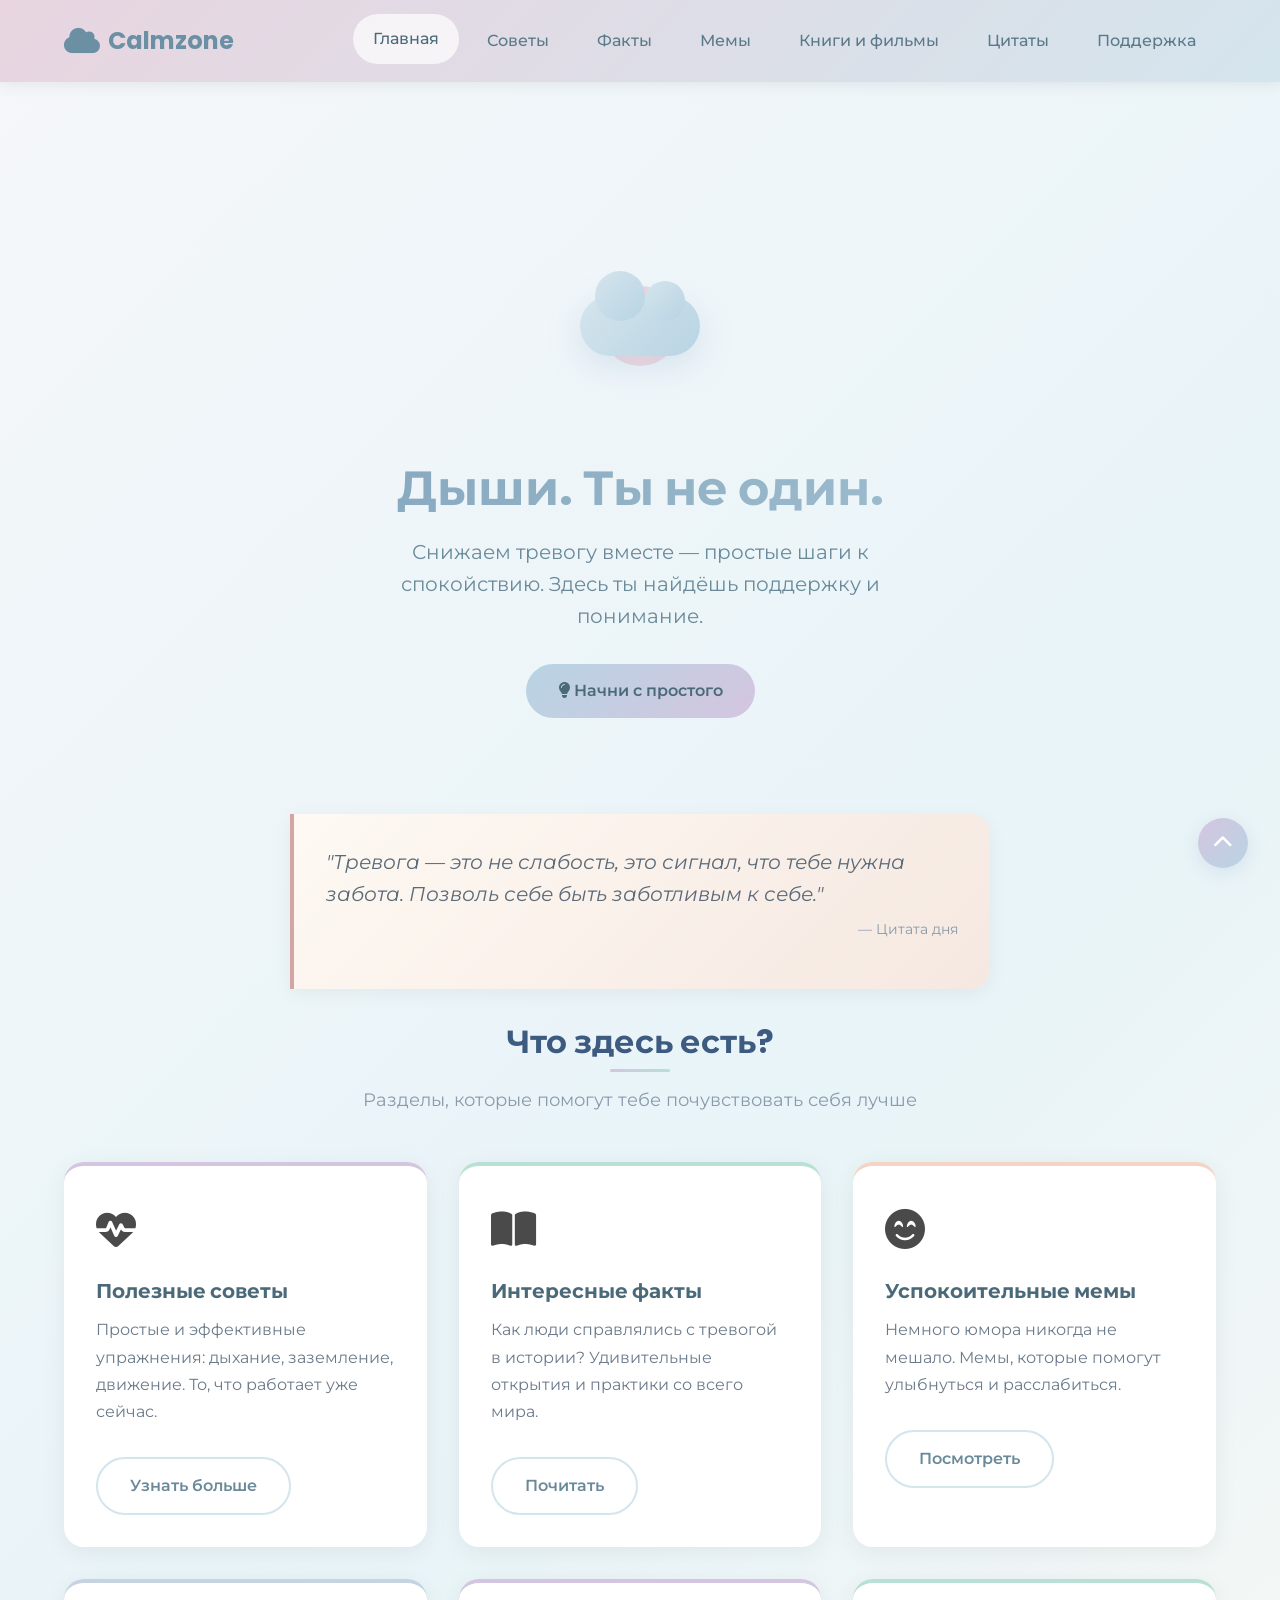
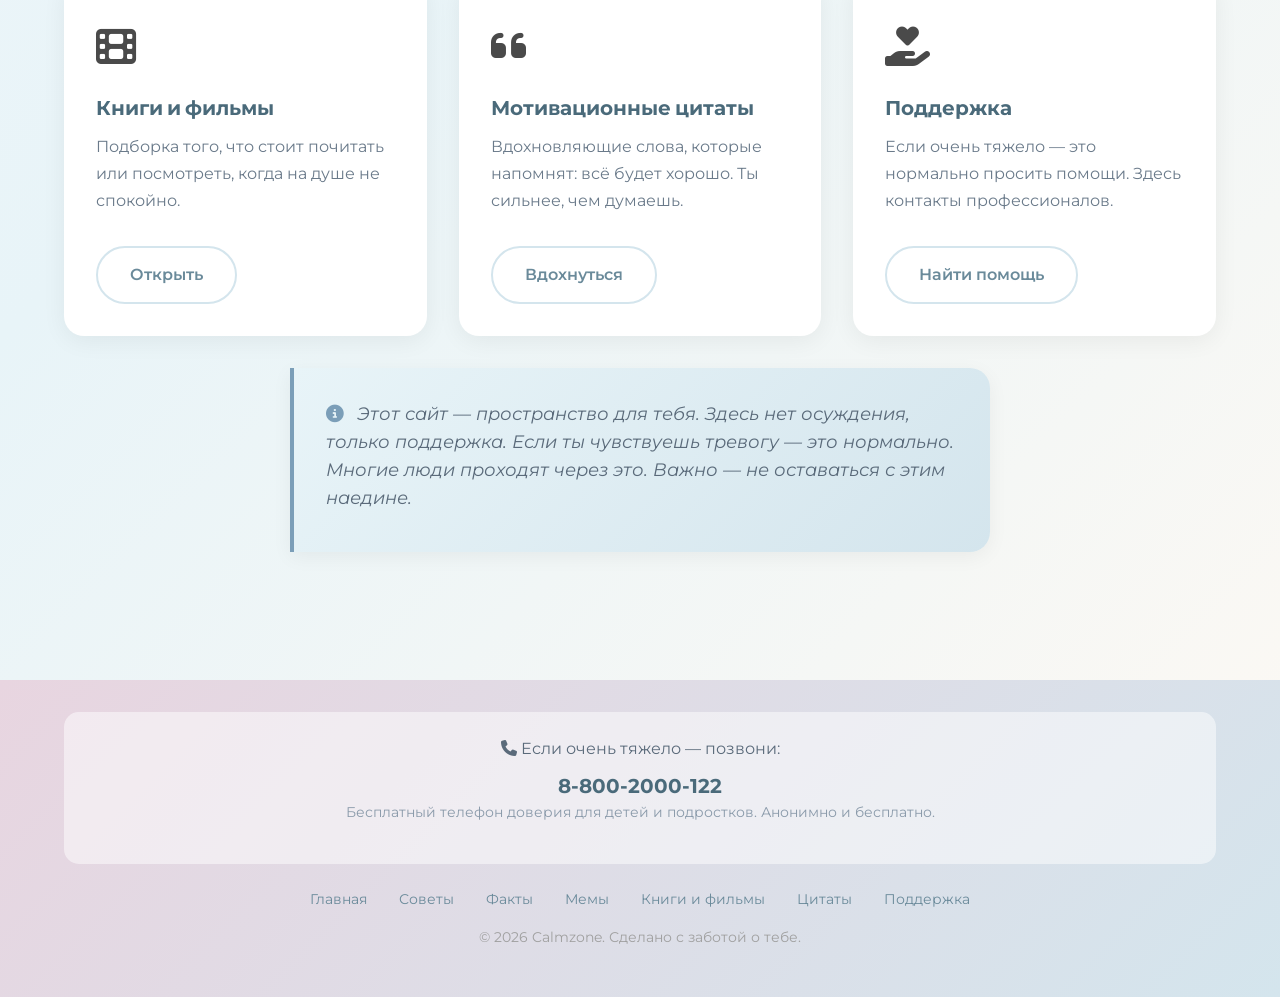
==== index.html @ a6fbfaf5 "first commit" ====
<!DOCTYPE html>
<html lang="ru">
<head>
  <meta charset="UTF-8">
  <meta name="viewport" content="width=device-width, initial-scale=1.0">
  <meta name="description" content="Calmzone — сайт для подростков, которые испытывают тревогу. Советы, поддержка и ресурсы для улучшения самочувствия.">
  <title>Calmzone — Дыши. Ты не один.</title>
  
  <!-- Favicon -->
  <link rel="icon" type="image/svg+xml" href="data:image/svg+xml,<svg xmlns='http://www.w3.org/2000/svg' viewBox='0 0 100 100'><text y='.9em' font-size='90'>☁️</text></svg>">
  
  <!-- Google Fonts -->
  <link rel="preconnect" href="https://fonts.googleapis.com">
  <link rel="preconnect" href="https://fonts.gstatic.com" crossorigin>
  <link href="https://fonts.googleapis.com/css2?family=Montserrat:wght@400;500;600;700&family=Open+Sans:wght@400;600&family=Poppins:wght@500;600;700&display=swap" rel="stylesheet">
  
  <!-- Font Awesome Icons -->
  <link rel="stylesheet" href="https://cdnjs.cloudflare.com/ajax/libs/font-awesome/6.4.0/css/all.min.css">
  
  <!-- Main Stylesheet -->
  <link rel="stylesheet" href="style.css">
</head>
<body>
  <!-- Header -->
  <header class="header">
    <div class="container">
      <a href="index.html" class="logo">
        <span class="logo-icon"><i class="fas fa-cloud"></i></span>
        <span>Calmzone</span>
      </a>
      
      <!-- Mobile Menu Toggle (CSS-only hamburger) -->
      <input type="checkbox" id="menu-toggle" class="menu-toggle">
      <label for="menu-toggle" class="menu-icon">
        <span></span>
        <span></span>
        <span></span>
      </label>
      
      <!-- Navigation -->
      <nav class="nav">
        <ul class="nav-list">
          <li><a href="index.html" class="nav-link active">Главная</a></li>
          <li><a href="tips.html" class="nav-link">Советы</a></li>
          <li><a href="facts.html" class="nav-link">Факты</a></li>
          <li><a href="memes.html" class="nav-link">Мемы</a></li>
          <li><a href="books.html" class="nav-link">Книги и фильмы</a></li>
          <li><a href="quotes.html" class="nav-link">Цитаты</a></li>
          <li><a href="contacts.html" class="nav-link">Поддержка</a></li>
        </ul>
      </nav>
    </div>
  </header>

  <!-- Main Content -->
  <main class="main">
    <!-- Hero Section -->
    <section class="hero">
      <div class="container">
        <!-- CSS Illustration -->
        <div class="illustration">
          <div class="breathing-circle"></div>
          <div class="cloud"></div>
        </div>
        
        <h1 class="hero-title fade-in">Дыши. Ты не один.</h1>
        <p class="hero-subtitle fade-in-delay-1">Снижаем тревогу вместе — простые шаги к спокойствию. Здесь ты найдёшь поддержку и понимание.</p>
        
        <div class="mt-4 fade-in-delay-2">
          <a href="tips.html" class="btn btn-primary">
            <i class="fas fa-lightbulb"></i> Начни с простого
          </a>
        </div>
      </div>
    </section>

    <!-- Quote of the Day -->
    <section class="container">
      <div class="quote-block">
        <p class="quote-text">"Тревога — это не слабость, это сигнал, что тебе нужна забота. Позволь себе быть заботливым к себе."</p>
        <p class="quote-author">— Цитата дня</p>
      </div>
    </section>

    <!-- Quick Overview Section -->
    <section class="container mt-4">
      <div class="section-header">
        <h2 class="section-title">Что здесь есть?</h2>
        <p class="section-subtitle">Разделы, которые помогут тебе почувствовать себя лучше</p>
      </div>
      
      <div class="cards-grid">
        <!-- Tips Card -->
        <article class="card card-lavender fade-in" style="animation-delay: 0.1s;">
          <div class="card-icon"><i class="fas fa-heart-pulse"></i></div>
          <h3 class="card-title">Полезные советы</h3>
          <p class="card-text">Простые и эффективные упражнения: дыхание, заземление, движение. То, что работает уже сейчас.</p>
          <a href="tips.html" class="btn btn-secondary mt-2">Узнать больше</a>
        </article>
        
        <!-- Facts Card -->
        <article class="card card-mint fade-in" style="animation-delay: 0.2s;">
          <div class="card-icon"><i class="fas fa-book-open"></i></div>
          <h3 class="card-title">Интересные факты</h3>
          <p class="card-text">Как люди справлялись с тревогой в истории? Удивительные открытия и практики со всего мира.</p>
          <a href="facts.html" class="btn btn-secondary mt-2">Почитать</a>
        </article>
        
        <!-- Memes Card -->
        <article class="card card-peach fade-in" style="animation-delay: 0.3s;">
          <div class="card-icon"><i class="fas fa-face-smile-beam"></i></div>
          <h3 class="card-title">Успокоительные мемы</h3>
          <p class="card-text">Немного юмора никогда не мешало. Мемы, которые помогут улыбнуться и расслабиться.</p>
          <a href="memes.html" class="btn btn-secondary mt-2">Посмотреть</a>
        </article>
        
        <!-- Books & Movies Card -->
        <article class="card card-blue fade-in" style="animation-delay: 0.4s;">
          <div class="card-icon"><i class="fas fa-film"></i></div>
          <h3 class="card-title">Книги и фильмы</h3>
          <p class="card-text">Подборка того, что стоит почитать или посмотреть, когда на душе не спокойно.</p>
          <a href="books.html" class="btn btn-secondary mt-2">Открыть</a>
        </article>
        
        <!-- Quotes Card -->
        <article class="card card-lavender fade-in" style="animation-delay: 0.5s;">
          <div class="card-icon"><i class="fas fa-quote-left"></i></div>
          <h3 class="card-title">Мотивационные цитаты</h3>
          <p class="card-text">Вдохновляющие слова, которые напомнят: всё будет хорошо. Ты сильнее, чем думаешь.</p>
          <a href="quotes.html" class="btn btn-secondary mt-2">Вдохнуться</a>
        </article>
        
        <!-- Support Card -->
        <article class="card card-mint fade-in" style="animation-delay: 0.6s;">
          <div class="card-icon"><i class="fas fa-hand-holding-heart"></i></div>
          <h3 class="card-title">Поддержка</h3>
          <p class="card-text">Если очень тяжело — это нормально просить помощи. Здесь контакты профессионалов.</p>
          <a href="contacts.html" class="btn btn-secondary mt-2">Найти помощь</a>
        </article>
      </div>
    </section>

    <!-- Reassurance Section -->
    <section class="container mt-4">
      <div class="quote-block" style="background: linear-gradient(135deg, #e8f4f8 0%, #d4e5ed 100%); border-left-color: #7b9eb8;">
        <p class="quote-text" style="font-size: 1.1rem;">
          <i class="fas fa-info-circle" style="color: #7b9eb8; margin-right: 0.5rem;"></i>
          Этот сайт — пространство для тебя. Здесь нет осуждения, только поддержка. Если ты чувствуешь тревогу — это нормально. Многие люди проходят через это. Важно — не оставаться с этим наедине.
        </p>
      </div>
    </section>
  </main>

  <!-- Footer -->
  <footer class="footer">
    <div class="container">
      <div class="footer-content">
        <!-- Help Section -->
        <div class="footer-help">
          <p class="footer-help-title"><i class="fas fa-phone"></i> Если очень тяжело — позвони:</p>
          <a href="tel:88002000122" class="footer-help-phone">8-800-2000-122</a>
          <p class="footer-help-text">Бесплатный телефон доверия для детей и подростков. Анонимно и бесплатно.</p>
        </div>
        
        <!-- Footer Links -->
        <div class="footer-links">
          <a href="index.html" class="footer-link">Главная</a>
          <a href="tips.html" class="footer-link">Советы</a>
          <a href="facts.html" class="footer-link">Факты</a>
          <a href="memes.html" class="footer-link">Мемы</a>
          <a href="books.html" class="footer-link">Книги и фильмы</a>
          <a href="quotes.html" class="footer-link">Цитаты</a>
          <a href="contacts.html" class="footer-link">Поддержка</a>
        </div>
        
        <p class="footer-copyright">&copy; 2026 Calmzone. Сделано с заботой о тебе.</p>
      </div>
    </div>
  </footer>

  <!-- Back to Top Button -->
  <a href="#" class="back-to-top" title="Наверх">
    <i class="fas fa-chevron-up"></i>
  </a>
</body>
</html>
---- style.css ----
/* ============================================
   Relax Site - Styles for Anxiety Relief
   calm, modern, supportive design for teens
   ============================================ */

/* === Reset & Normalize === */
*,
*::before,
*::after {
  box-sizing: border-box;
  margin: 0;
  padding: 0;
}

html {
  scroll-behavior: smooth;
  font-size: 16px;
}

body {
  font-family: 'Montserrat', 'Open Sans', sans-serif;
  line-height: 1.6;
  color: #4a4a4a;
  background: linear-gradient(135deg, #f5f7fa 0%, #e8f4f8 50%, #fef9f3 100%);
  min-height: 100vh;
  overflow-x: hidden;
}

/* === Typography === */
h1, h2, h3, h4 {
  font-family: 'Poppins', 'Montserrat', sans-serif;
  font-weight: 700;
  line-height: 1.3;
  color: #3d5a80;
}

h1 {
  font-size: 2.5rem;
}

h2 {
  font-size: 2rem;
}

h3 {
  font-size: 1.5rem;
}

p {
  margin-bottom: 1rem;
}

a {
  color: #7b9eb8;
  text-decoration: none;
  transition: color 0.3s ease;
}

a:hover {
  color: #5c7a99;
}

/* === Layout === */
.container {
  max-width: 1200px;
  margin: 0 auto;
  padding: 0 1.5rem;
}

/* === Animations === */
@keyframes fadeIn {
  from {
    opacity: 0;
    transform: translateY(20px);
  }
  to {
    opacity: 1;
    transform: translateY(0);
  }
}

@keyframes float {
  0%, 100% {
    transform: translateY(0);
  }
  50% {
    transform: translateY(-10px);
  }
}

@keyframes pulse {
  0%, 100% {
    transform: scale(1);
  }
  50% {
    transform: scale(1.05);
  }
}

@keyframes breathe {
  0%, 100% {
    transform: scale(1);
    opacity: 0.7;
  }
  50% {
    transform: scale(1.1);
    opacity: 1;
  }
}

.fade-in {
  animation: fadeIn 0.8s ease-out forwards;
}

.fade-in-delay-1 {
  animation: fadeIn 0.8s ease-out 0.2s forwards;
  opacity: 0;
}

.fade-in-delay-2 {
  animation: fadeIn 0.8s ease-out 0.4s forwards;
  opacity: 0;
}

.fade-in-delay-3 {
  animation: fadeIn 0.8s ease-out 0.6s forwards;
  opacity: 0;
}

/* === Header & Navigation === */
.header {
  background: linear-gradient(135deg, #e8d5e0 0%, #d4e5ed 100%);
  padding: 1rem 0;
  position: sticky;
  top: 0;
  z-index: 1000;
  box-shadow: 0 2px 15px rgba(0, 0, 0, 0.08);
}

.header .container {
  display: flex;
  justify-content: space-between;
  align-items: center;
}

.logo {
  display: flex;
  align-items: center;
  gap: 0.5rem;
  font-family: 'Poppins', sans-serif;
  font-size: 1.5rem;
  font-weight: 700;
  color: #6b8fa3;
}

.logo-icon {
  font-size: 1.8rem;
  animation: float 3s ease-in-out infinite;
}

/* Mobile menu toggle (CSS-only hamburger) */
.menu-toggle {
  display: none;
}

.menu-icon {
  display: none;
  flex-direction: column;
  cursor: pointer;
  padding: 0.5rem;
}

.menu-icon span {
  width: 25px;
  height: 3px;
  background: #6b8fa3;
  margin: 3px 0;
  border-radius: 3px;
  transition: all 0.3s ease;
}

.nav {
  display: flex;
  align-items: center;
}

.nav-list {
  display: flex;
  list-style: none;
  gap: 0.5rem;
}

.nav-link {
  display: block;
  padding: 0.75rem 1.25rem;
  border-radius: 25px;
  font-weight: 500;
  color: #5a7a8a;
  transition: all 0.3s ease;
}

.nav-link:hover,
.nav-link.active {
  background: rgba(255, 255, 255, 0.7);
  color: #4a6a7a;
  transform: translateY(-2px);
}

/* Mobile Navigation */
@media (max-width: 768px) {
  .menu-icon {
    display: flex;
  }

  .nav {
    position: fixed;
    top: 70px;
    left: 0;
    right: 0;
    background: linear-gradient(135deg, #e8d5e0 0%, #d4e5ed 100%);
    padding: 1rem;
    transform: translateY(-150%);
    transition: transform 0.3s ease;
    box-shadow: 0 5px 20px rgba(0, 0, 0, 0.1);
  }

  .nav-list {
    flex-direction: column;
    gap: 0.5rem;
    margin-left: auto;
    margin-right: auto;
  }

  .nav-link {
    padding: 1rem;
    text-align: center;
  }

  .menu-toggle:checked ~ .menu-icon span:nth-child(1) {
    transform: rotate(45deg) translate(5px, 5px);
  }

  .menu-toggle:checked ~ .menu-icon span:nth-child(2) {
    opacity: 0;
  }

  .menu-toggle:checked ~ .menu-icon span:nth-child(3) {
    transform: rotate(-45deg) translate(5px, -5px);
  }

  .menu-toggle:checked ~ .nav {
    transform: translateY(0);
  }
}

/* === Main Content === */
.main {
  padding: 3rem 0;
  min-height: calc(100vh - 200px);
}

/* === Hero Section === */
.hero {
  text-align: center;
  padding: 4rem 0;
  animation: fadeIn 1s ease-out;
}

.hero-title {
  font-size: 3rem;
  margin-bottom: 1rem;
  background: linear-gradient(135deg, #7b9eb8 0%, #a8c5d4 100%);
  -webkit-background-clip: text;
  -webkit-text-fill-color: transparent;
  background-clip: text;
}

.hero-subtitle {
  font-size: 1.25rem;
  color: #6a8a9a;
  margin-bottom: 2rem;
  max-width: 600px;
  margin-left: auto;
  margin-right: auto;
}

/* === Illustration (CSS Art) === */
.illustration {
  width: 200px;
  height: 200px;
  margin: 2rem auto;
  position: relative;
}

.cloud {
  width: 120px;
  height: 60px;
  background: linear-gradient(135deg, #d4e5ed 0%, #b8d4e3 100%);
  border-radius: 60px;
  position: absolute;
  top: 50%;
  left: 50%;
  transform: translate(-50%, -50%);
  animation: float 4s ease-in-out infinite;
  box-shadow: 0 10px 30px rgba(180, 200, 220, 0.4);
}

.cloud::before,
.cloud::after {
  content: '';
  position: absolute;
  background: linear-gradient(135deg, #d4e5ed 0%, #b8d4e3 100%);
  border-radius: 50%;
}

.cloud::before {
  width: 50px;
  height: 50px;
  top: -25px;
  left: 15px;
}

.cloud::after {
  width: 40px;
  height: 40px;
  top: -15px;
  right: 15px;
}

.breathing-circle {
  width: 80px;
  height: 80px;
  background: radial-gradient(circle, #f5d6e0 0%, #e8c5d0 100%);
  border-radius: 50%;
  position: absolute;
  top: 50%;
  left: 50%;
  transform: translate(-50%, -50%);
  animation: breathe 4s ease-in-out infinite;
  opacity: 0.8;
}

/* === Quote Block === */
.quote-block {
  background: linear-gradient(135deg, #fef9f3 0%, #f5e8e0 100%);
  border-left: 4px solid #d4a5a5;
  padding: 2rem;
  margin: 2rem auto;
  max-width: 700px;
  border-radius: 0 20px 20px 0;
  box-shadow: 0 5px 20px rgba(0, 0, 0, 0.05);
  animation: fadeIn 1s ease-out 0.5s backwards;
}

.quote-text {
  font-size: 1.25rem;
  font-style: italic;
  color: #5a6a7a;
  margin-bottom: 0.5rem;
}

.quote-author {
  font-size: 0.9rem;
  color: #8a9aaa;
  text-align: right;
}

/* === Cards === */
.cards-grid {
  display: grid;
  grid-template-columns: repeat(auto-fit, minmax(300px, 1fr));
  gap: 2rem;
  margin-top: 2rem;
}

.card {
  background: white;
  border-radius: 20px;
  padding: 2rem;
  box-shadow: 0 5px 25px rgba(0, 0, 0, 0.06);
  transition: all 0.4s ease;
  animation: fadeIn 0.8s ease-out backwards;
}

.card:hover {
  transform: translateY(-8px);
  box-shadow: 0 15px 40px rgba(0, 0, 0, 0.1);
}

.card-icon {
  font-size: 2.5rem;
  margin-bottom: 1rem;
  display: inline-block;
  animation: pulse 2s ease-in-out infinite;
}

.card-title {
  font-size: 1.25rem;
  margin-bottom: 0.75rem;
  color: #4a6a7a;
}

.card-text {
  color: #6a7a8a;
  line-height: 1.7;
}

/* Card variants */
.card-lavender {
  border-top: 4px solid #d4c5e0;
}

.card-mint {
  border-top: 4px solid #b8e0d4;
}

.card-peach {
  border-top: 4px solid #f5d4c5;
}

.card-blue {
  border-top: 4px solid #c5d4e0;
}

/* === Timeline === */
.timeline {
  position: relative;
  max-width: 800px;
  margin: 2rem auto;
  padding-left: 2rem;
}

.timeline::before {
  content: '';
  position: absolute;
  left: 0;
  top: 0;
  bottom: 0;
  width: 3px;
  background: linear-gradient(to bottom, #d4c5e0, #b8e0d4, #f5d4c5);
  border-radius: 3px;
}

.timeline-item {
  position: relative;
  margin-bottom: 2rem;
  padding-left: 2rem;
  animation: fadeIn 0.8s ease-out backwards;
}

.timeline-item::before {
  content: '';
  position: absolute;
  left: -2rem;
  top: 0.5rem;
  width: 15px;
  height: 15px;
  background: #d4c5e0;
  border-radius: 50%;
  border: 3px solid white;
  box-shadow: 0 2px 10px rgba(0, 0, 0, 0.1);
}

.timeline-item:nth-child(2)::before { background: #b8e0d4; }
.timeline-item:nth-child(3)::before { background: #f5d4c5; }
.timeline-item:nth-child(4)::before { background: #c5d4e0; }
.timeline-item:nth-child(5)::before { background: #e0d4c5; }

.timeline-date {
  font-size: 0.85rem;
  color: #8a9aaa;
  margin-bottom: 0.5rem;
}

.timeline-title {
  font-size: 1.1rem;
  margin-bottom: 0.5rem;
  color: #4a6a7a;
}

.timeline-text {
  color: #6a7a8a;
  font-size: 0.95rem;
}

/* === Meme Gallery === */
.meme-gallery {
  display: grid;
  grid-template-columns: repeat(auto-fit, minmax(280px, 1fr));
  gap: 2rem;
  margin-top: 2rem;
}

.meme-card {
  background: white;
  border-radius: 20px;
  overflow: hidden;
  box-shadow: 0 5px 25px rgba(0, 0, 0, 0.06);
  transition: all 0.4s ease;
  animation: fadeIn 0.8s ease-out backwards;
}

.meme-card:hover {
  transform: translateY(-5px) scale(1.02);
  box-shadow: 0 15px 40px rgba(0, 0, 0, 0.12);
}

.meme-image {
  width: 100%;
  height: 400px;
  background-size: contain;
  background-position: center;
  background-repeat: no-repeat;
  margin-top: 10px;
}

.meme-content {
  padding: 1.5rem;
}

.meme-caption {
  font-size: 1rem;
  color: #5a6a7a;
  margin-bottom: 0.5rem;
  font-weight: 500;
}

.meme-comment {
  font-size: 0.9rem;
  color: #8a9aaa;
  font-style: italic;
}

/* === Books & Movies === */
.media-grid {
  display: grid;
  grid-template-columns: repeat(auto-fit, minmax(320px, 1fr));
  gap: 2rem;
  margin-top: 2rem;
}

.media-card {
  display: flex;
  background: white;
  border-radius: 20px;
  overflow: hidden;
  box-shadow: 0 5px 25px rgba(0, 0, 0, 0.06);
  transition: all 0.4s ease;
  animation: fadeIn 0.8s ease-out backwards;
}

.media-card:hover {
  transform: translateY(-5px);
  box-shadow: 0 15px 40px rgba(0, 0, 0, 0.1);
}

.media-cover {
  width: 120px;
  min-height: 180px;
  background: linear-gradient(135deg, #d4c5e0 0%, #b8d4e3 100%);
  display: flex;
  align-items: center;
  justify-content: center;
  font-size: 2.5rem;
  color: white;
  flex-shrink: 0;
}

.media-info {
  padding: 1.5rem;
  flex-grow: 1;
}

.media-type {
  font-size: 0.75rem;
  text-transform: uppercase;
  letter-spacing: 1px;
  color: #a0a0a0;
  margin-bottom: 0.5rem;
}

.media-title {
  font-size: 1.1rem;
  margin-bottom: 0.5rem;
  color: #4a6a7a;
}

.media-author {
  font-size: 0.85rem;
  color: #8a9aaa;
  margin-bottom: 0.75rem;
}

.media-description {
  font-size: 0.9rem;
  color: #6a7a8a;
  line-height: 1.6;
}

.media-badge {
  display: inline-block;
  background: linear-gradient(135deg, #f5d6e0 0%, #e8c5d0 100%);
  color: #8a6a7a;
  padding: 0.25rem 0.75rem;
  border-radius: 15px;
  font-size: 0.75rem;
  margin-top: 0.75rem;
}

/* === Quotes Page === */
.quotes-grid {
  display: grid;
  grid-template-columns: repeat(auto-fit, minmax(300px, 1fr));
  gap: 1.5rem;
  margin-top: 2rem;
}

.quote-card {
  background: white;
  border-radius: 20px;
  padding: 2rem;
  box-shadow: 0 5px 25px rgba(0, 0, 0, 0.06);
  transition: all 0.4s ease;
  position: relative;
  overflow: hidden;
  animation: fadeIn 0.8s ease-out backwards;
}

.quote-card::before {
  content: '"';
  position: absolute;
  top: -10px;
  left: 10px;
  font-size: 6rem;
  color: rgba(200, 180, 200, 0.2);
  font-family: Georgia, serif;
  line-height: 1;
}

.quote-card:hover {
  transform: translateY(-5px);
  box-shadow: 0 15px 40px rgba(0, 0, 0, 0.1);
}

.quote-card-text {
  font-size: 1.1rem;
  color: #5a6a7a;
  line-height: 1.7;
  margin-bottom: 1rem;
  position: relative;
  z-index: 1;
}

.quote-card-author {
  font-size: 0.9rem;
  color: #a0a0a0;
  text-align: right;
}

/* Quote card color variants */
.quote-card-lavender {
  background: linear-gradient(135deg, #f8f5fa 0%, #f0ebf5 100%);
}

.quote-card-mint {
  background: linear-gradient(135deg, #f5faf8 0%, #ebf5f0 100%);
}

.quote-card-peach {
  background: linear-gradient(135deg, #faf8f5 0%, #f5f0eb 100%);
}

.quote-card-blue {
  background: linear-gradient(135deg, #f5f8fa 0%, #ebf0f5 100%);
}

/* === Section Headers === */
.section-header {
  text-align: center;
  margin-bottom: 3rem;
}

.section-title {
  margin-bottom: 0.5rem;
  position: relative;
  display: inline-block;
}

.section-title::after {
  content: '';
  position: absolute;
  bottom: -10px;
  left: 50%;
  transform: translateX(-50%);
  width: 60px;
  height: 3px;
  background: linear-gradient(90deg, #d4c5e0, #b8e0d4);
  border-radius: 3px;
}

.section-subtitle {
  color: #8a9aaa;
  font-size: 1.1rem;
  margin-top: 1rem;
}

/* === Buttons === */
.btn {
  display: inline-block;
  padding: 0.875rem 2rem;
  border-radius: 30px;
  font-weight: 600;
  font-size: 1rem;
  text-align: center;
  transition: all 0.3s ease;
  cursor: pointer;
  border: none;
}

.btn-primary {
  background: linear-gradient(135deg, #b8d4e3 0%, #d4c5e0 100%);
  color: #4a6a7a;
}

.btn-primary:hover {
  transform: translateY(-3px);
  box-shadow: 0 10px 30px rgba(180, 200, 220, 0.4);
  color: #3a5a6a;
}

.btn-secondary {
  background: white;
  color: #6a8a9a;
  border: 2px solid #d4e5ed;
}

.btn-secondary:hover {
  background: #f5f8fa;
  border-color: #b8d4e3;
  transform: translateY(-2px);
}

/* === Back to Top Button === */
.back-to-top {
  position: fixed;
  bottom: 2rem;
  right: 2rem;
  width: 50px;
  height: 50px;
  background: linear-gradient(135deg, #d4c5e0 0%, #b8d4e3 100%);
  border-radius: 50%;
  display: flex;
  align-items: center;
  justify-content: center;
  color: white;
  font-size: 1.25rem;
  box-shadow: 0 5px 20px rgba(180, 200, 220, 0.4);
  transition: all 0.3s ease;
  z-index: 999;
}

.back-to-top:hover {
  transform: translateY(-5px) scale(1.1);
  box-shadow: 0 10px 30px rgba(180, 200, 220, 0.5);
  color: white;
}

/* === Footer === */
.footer {
  background: linear-gradient(135deg, #e8d5e0 0%, #d4e5ed 100%);
  padding: 2rem 0;
  margin-top: 3rem;
}

.footer-content {
  text-align: center;
}

.footer-help {
  background: rgba(255, 255, 255, 0.5);
  border-radius: 15px;
  padding: 1.5rem;
  margin-bottom: 1.5rem;
}

.footer-help-title {
  font-size: 1rem;
  color: #5a6a7a;
  margin-bottom: 0.5rem;
}

.footer-help-phone {
  font-size: 1.25rem;
  font-weight: 700;
  color: #4a6a7a;
  margin-bottom: 0.5rem;
}

.footer-help-text {
  font-size: 0.85rem;
  color: #8a9aaa;
}

.footer-links {
  display: flex;
  justify-content: center;
  gap: 2rem;
  flex-wrap: wrap;
  margin-bottom: 1rem;
}

.footer-link {
  color: #6a8a9a;
  font-size: 0.9rem;
  transition: color 0.3s ease;
}

.footer-link:hover {
  color: #4a6a7a;
}

.footer-copyright {
  font-size: 0.85rem;
  color: #a0a0a0;
}

/* === Contact Page === */
.contact-section {
  max-width: 800px;
  margin: 0 auto;
}

.contact-card {
  background: white;
  border-radius: 20px;
  padding: 2rem;
  margin-bottom: 2rem;
  box-shadow: 0 5px 25px rgba(0, 0, 0, 0.06);
  animation: fadeIn 0.8s ease-out backwards;
}

.contact-icon {
  font-size: 2rem;
  margin-bottom: 1rem;
}

.contact-title {
  font-size: 1.25rem;
  margin-bottom: 0.5rem;
  color: #4a6a7a;
}

.contact-text {
  color: #6a7a8a;
  margin-bottom: 1rem;
}

.contact-phone {
  font-size: 1.5rem;
  font-weight: 700;
  color: #5a7a8a;
  display: block;
  margin-bottom: 0.5rem;
}

.contact-hours {
  font-size: 0.9rem;
  color: #8a9aaa;
}

/* === Utility Classes === */
.text-center {
  text-align: center;
}

.mt-1 { margin-top: 0.5rem; }
.mt-2 { margin-top: 1rem; }
.mt-3 { margin-top: 1.5rem; }
.mt-4 { margin-top: 2rem; }

.mb-1 { margin-bottom: 0.5rem; }
.mb-2 { margin-bottom: 1rem; }
.mb-3 { margin-bottom: 1.5rem; }
.mb-4 { margin-bottom: 2rem; }

/* === Responsive Design === */
@media (max-width: 992px) {
  h1 {
    font-size: 2rem;
  }
  
  h2 {
    font-size: 1.75rem;
  }
  
  .hero-title {
    font-size: 2.25rem;
  }
  
  .hero {
    padding: 2rem 0;
  }
}

@media (max-width: 768px) {
  html {
    font-size: 15px;
  }
  
  h1 {
    font-size: 1.75rem;
  }
  
  h2 {
    font-size: 1.5rem;
  }
  
  .hero-title {
    font-size: 1.75rem;
  }
  
  .hero-subtitle {
    font-size: 1rem;
  }
  
  .cards-grid,
  .meme-gallery,
  .quotes-grid {
    grid-template-columns: 1fr;
  }
  
  .media-card {
    flex-direction: column;
  }
  
  .media-cover {
    width: 100%;
    height: 150px;
  }
  
  .timeline {
    padding-left: 1.5rem;
  }
  
  .timeline-item {
    padding-left: 1.5rem;
  }
  
  .timeline-item::before {
    left: -1.5rem;
    width: 12px;
    height: 12px;
  }
  
  .back-to-top {
    bottom: 1rem;
    right: 1rem;
    width: 45px;
    height: 45px;
  }
}

@media (max-width: 480px) {
  .container {
    padding: 0 1rem;
  }
  
  .card {
    padding: 1.5rem;
  }
  
  .quote-block {
    padding: 1.5rem;
  }
  
  .footer-links {
    flex-direction: column;
    gap: 0.75rem;
  }
}

/* === Print Styles === */
@media print {
  .header,
  .back-to-top,
  .footer {
    display: none;
  }
  
  body {
    background: white;
  }
  
  .card,
  .media-card,
  .quote-card {
    box-shadow: none;
    border: 1px solid #ddd;
  }
}
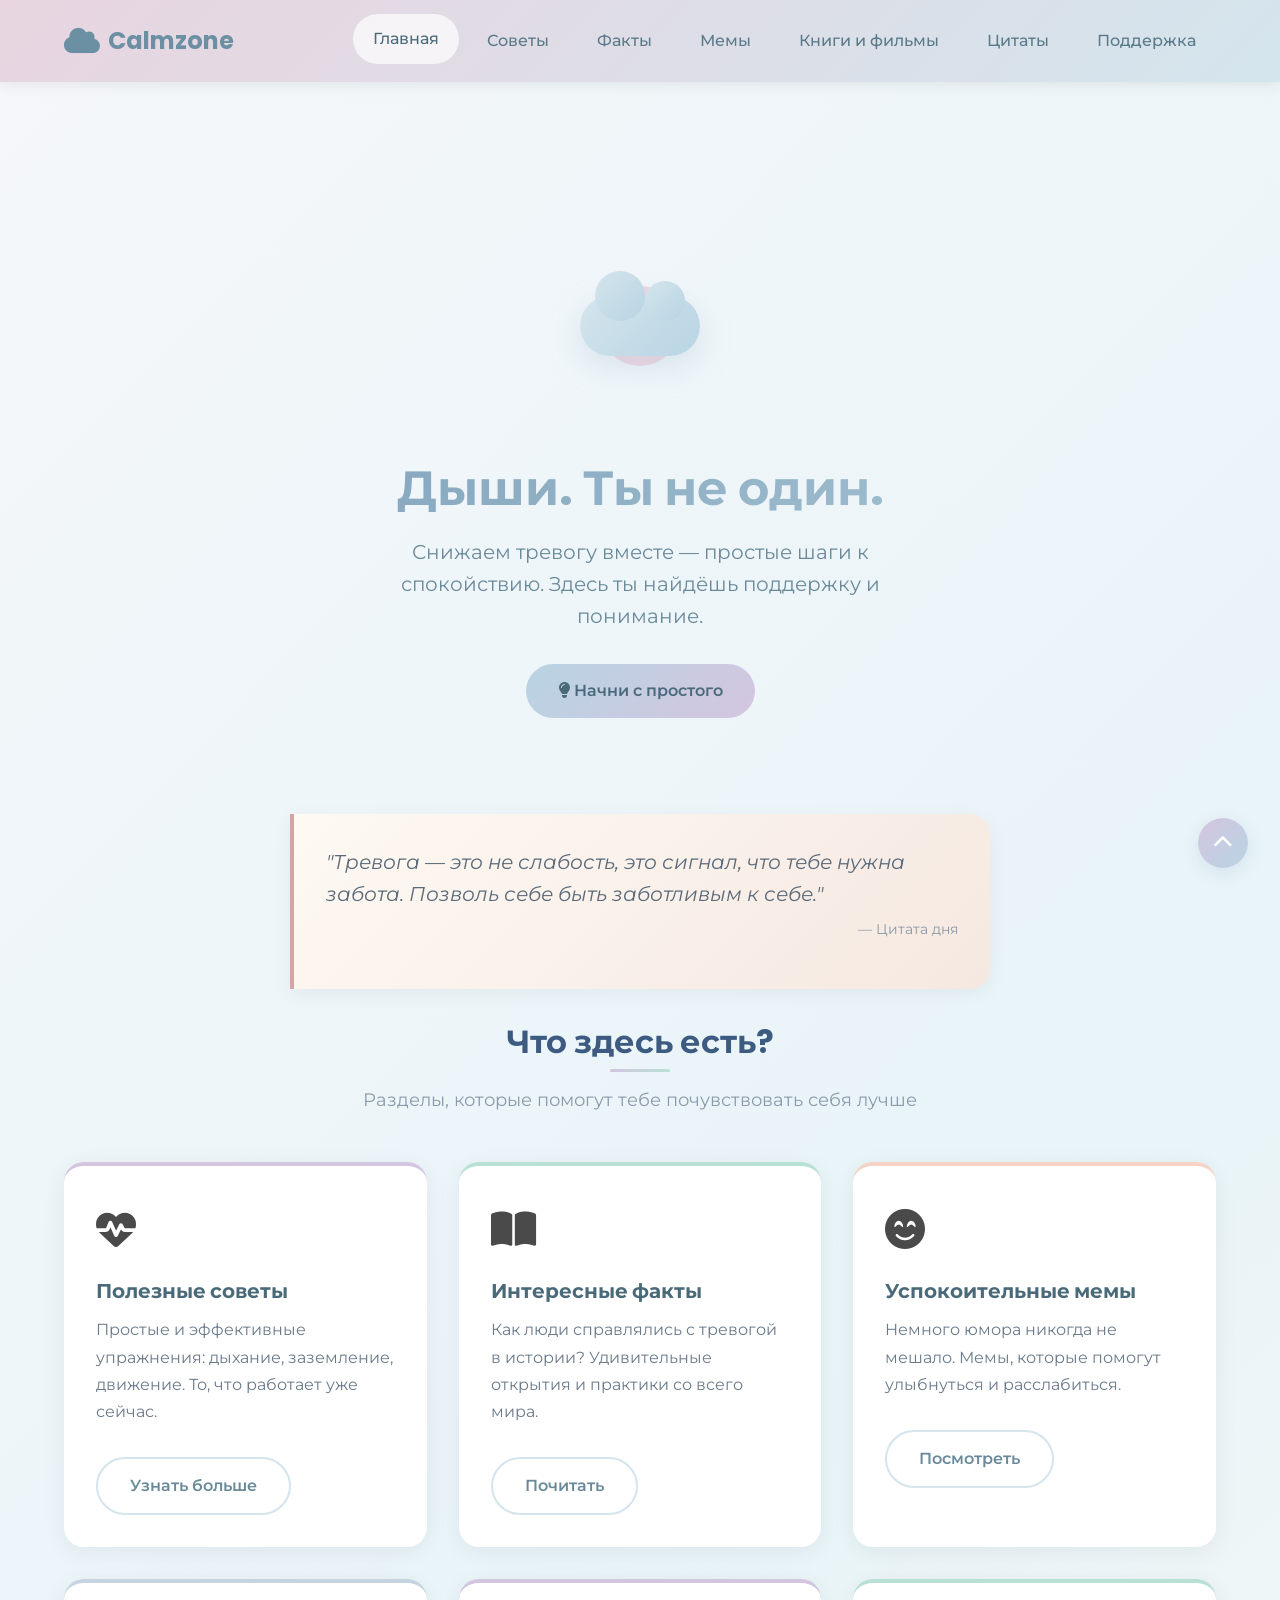
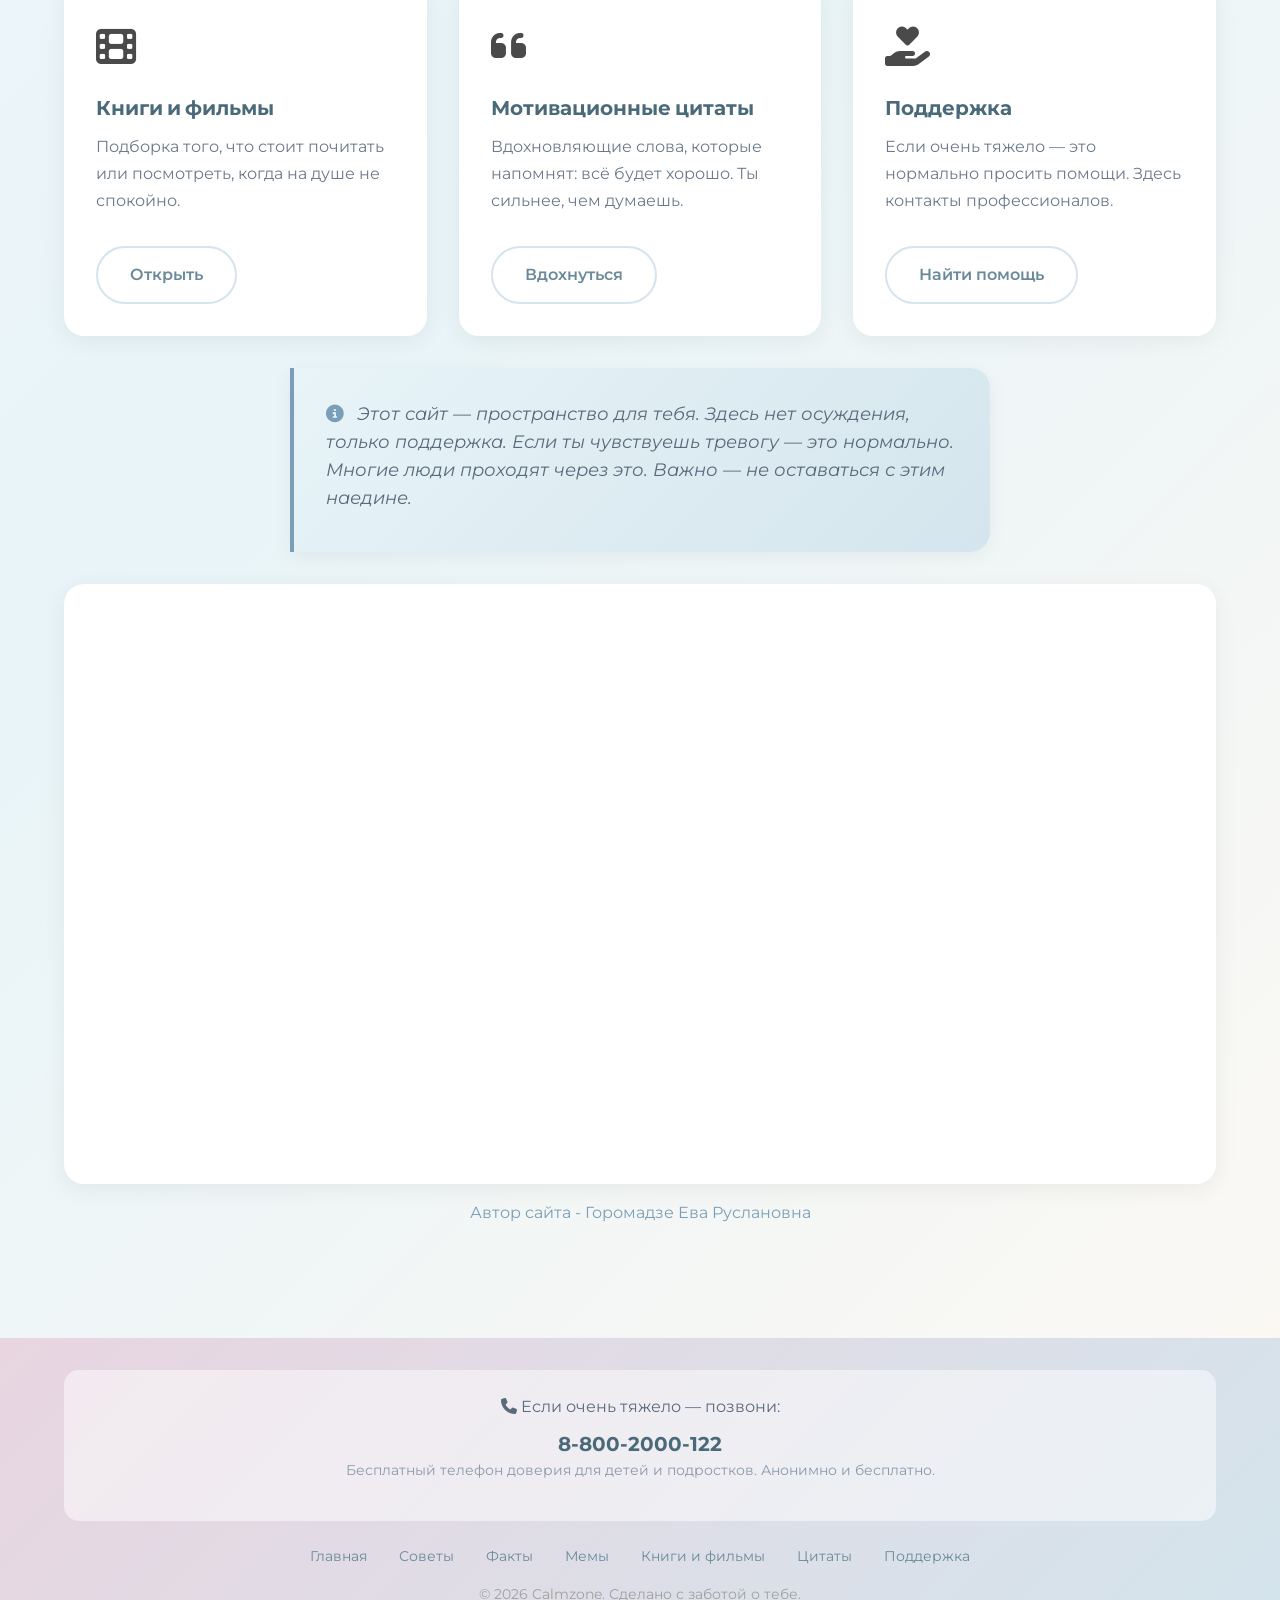
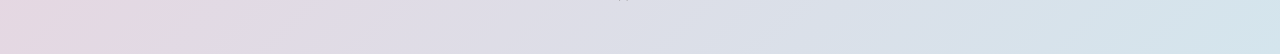
==== commit 7ecc3a30: "Add files via upload" ====
--- a/index.html
+++ b/index.html
@@ -1,186 +1,194 @@
-<!DOCTYPE html>
-<html lang="ru">
-<head>
-  <meta charset="UTF-8">
-  <meta name="viewport" content="width=device-width, initial-scale=1.0">
-  <meta name="description" content="Calmzone — сайт для подростков, которые испытывают тревогу. Советы, поддержка и ресурсы для улучшения самочувствия.">
-  <title>Calmzone — Дыши. Ты не один.</title>
-  
-  <!-- Favicon -->
-  <link rel="icon" type="image/svg+xml" href="data:image/svg+xml,<svg xmlns='http://www.w3.org/2000/svg' viewBox='0 0 100 100'><text y='.9em' font-size='90'>☁️</text></svg>">
-  
-  <!-- Google Fonts -->
-  <link rel="preconnect" href="https://fonts.googleapis.com">
-  <link rel="preconnect" href="https://fonts.gstatic.com" crossorigin>
-  <link href="https://fonts.googleapis.com/css2?family=Montserrat:wght@400;500;600;700&family=Open+Sans:wght@400;600&family=Poppins:wght@500;600;700&display=swap" rel="stylesheet">
-  
-  <!-- Font Awesome Icons -->
-  <link rel="stylesheet" href="https://cdnjs.cloudflare.com/ajax/libs/font-awesome/6.4.0/css/all.min.css">
-  
-  <!-- Main Stylesheet -->
-  <link rel="stylesheet" href="style.css">
-</head>
-<body>
-  <!-- Header -->
-  <header class="header">
-    <div class="container">
-      <a href="index.html" class="logo">
-        <span class="logo-icon"><i class="fas fa-cloud"></i></span>
-        <span>Calmzone</span>
-      </a>
-      
-      <!-- Mobile Menu Toggle (CSS-only hamburger) -->
-      <input type="checkbox" id="menu-toggle" class="menu-toggle">
-      <label for="menu-toggle" class="menu-icon">
-        <span></span>
-        <span></span>
-        <span></span>
-      </label>
-      
-      <!-- Navigation -->
-      <nav class="nav">
-        <ul class="nav-list">
-          <li><a href="index.html" class="nav-link active">Главная</a></li>
-          <li><a href="tips.html" class="nav-link">Советы</a></li>
-          <li><a href="facts.html" class="nav-link">Факты</a></li>
-          <li><a href="memes.html" class="nav-link">Мемы</a></li>
-          <li><a href="books.html" class="nav-link">Книги и фильмы</a></li>
-          <li><a href="quotes.html" class="nav-link">Цитаты</a></li>
-          <li><a href="contacts.html" class="nav-link">Поддержка</a></li>
-        </ul>
-      </nav>
-    </div>
-  </header>
-
-  <!-- Main Content -->
-  <main class="main">
-    <!-- Hero Section -->
-    <section class="hero">
-      <div class="container">
-        <!-- CSS Illustration -->
-        <div class="illustration">
-          <div class="breathing-circle"></div>
-          <div class="cloud"></div>
-        </div>
-        
-        <h1 class="hero-title fade-in">Дыши. Ты не один.</h1>
-        <p class="hero-subtitle fade-in-delay-1">Снижаем тревогу вместе — простые шаги к спокойствию. Здесь ты найдёшь поддержку и понимание.</p>
-        
-        <div class="mt-4 fade-in-delay-2">
-          <a href="tips.html" class="btn btn-primary">
-            <i class="fas fa-lightbulb"></i> Начни с простого
-          </a>
-        </div>
-      </div>
-    </section>
-
-    <!-- Quote of the Day -->
-    <section class="container">
-      <div class="quote-block">
-        <p class="quote-text">"Тревога — это не слабость, это сигнал, что тебе нужна забота. Позволь себе быть заботливым к себе."</p>
-        <p class="quote-author">— Цитата дня</p>
-      </div>
-    </section>
-
-    <!-- Quick Overview Section -->
-    <section class="container mt-4">
-      <div class="section-header">
-        <h2 class="section-title">Что здесь есть?</h2>
-        <p class="section-subtitle">Разделы, которые помогут тебе почувствовать себя лучше</p>
-      </div>
-      
-      <div class="cards-grid">
-        <!-- Tips Card -->
-        <article class="card card-lavender fade-in" style="animation-delay: 0.1s;">
-          <div class="card-icon"><i class="fas fa-heart-pulse"></i></div>
-          <h3 class="card-title">Полезные советы</h3>
-          <p class="card-text">Простые и эффективные упражнения: дыхание, заземление, движение. То, что работает уже сейчас.</p>
-          <a href="tips.html" class="btn btn-secondary mt-2">Узнать больше</a>
-        </article>
-        
-        <!-- Facts Card -->
-        <article class="card card-mint fade-in" style="animation-delay: 0.2s;">
-          <div class="card-icon"><i class="fas fa-book-open"></i></div>
-          <h3 class="card-title">Интересные факты</h3>
-          <p class="card-text">Как люди справлялись с тревогой в истории? Удивительные открытия и практики со всего мира.</p>
-          <a href="facts.html" class="btn btn-secondary mt-2">Почитать</a>
-        </article>
-        
-        <!-- Memes Card -->
-        <article class="card card-peach fade-in" style="animation-delay: 0.3s;">
-          <div class="card-icon"><i class="fas fa-face-smile-beam"></i></div>
-          <h3 class="card-title">Успокоительные мемы</h3>
-          <p class="card-text">Немного юмора никогда не мешало. Мемы, которые помогут улыбнуться и расслабиться.</p>
-          <a href="memes.html" class="btn btn-secondary mt-2">Посмотреть</a>
-        </article>
-        
-        <!-- Books & Movies Card -->
-        <article class="card card-blue fade-in" style="animation-delay: 0.4s;">
-          <div class="card-icon"><i class="fas fa-film"></i></div>
-          <h3 class="card-title">Книги и фильмы</h3>
-          <p class="card-text">Подборка того, что стоит почитать или посмотреть, когда на душе не спокойно.</p>
-          <a href="books.html" class="btn btn-secondary mt-2">Открыть</a>
-        </article>
-        
-        <!-- Quotes Card -->
-        <article class="card card-lavender fade-in" style="animation-delay: 0.5s;">
-          <div class="card-icon"><i class="fas fa-quote-left"></i></div>
-          <h3 class="card-title">Мотивационные цитаты</h3>
-          <p class="card-text">Вдохновляющие слова, которые напомнят: всё будет хорошо. Ты сильнее, чем думаешь.</p>
-          <a href="quotes.html" class="btn btn-secondary mt-2">Вдохнуться</a>
-        </article>
-        
-        <!-- Support Card -->
-        <article class="card card-mint fade-in" style="animation-delay: 0.6s;">
-          <div class="card-icon"><i class="fas fa-hand-holding-heart"></i></div>
-          <h3 class="card-title">Поддержка</h3>
-          <p class="card-text">Если очень тяжело — это нормально просить помощи. Здесь контакты профессионалов.</p>
-          <a href="contacts.html" class="btn btn-secondary mt-2">Найти помощь</a>
-        </article>
-      </div>
-    </section>
-
-    <!-- Reassurance Section -->
-    <section class="container mt-4">
-      <div class="quote-block" style="background: linear-gradient(135deg, #e8f4f8 0%, #d4e5ed 100%); border-left-color: #7b9eb8;">
-        <p class="quote-text" style="font-size: 1.1rem;">
-          <i class="fas fa-info-circle" style="color: #7b9eb8; margin-right: 0.5rem;"></i>
-          Этот сайт — пространство для тебя. Здесь нет осуждения, только поддержка. Если ты чувствуешь тревогу — это нормально. Многие люди проходят через это. Важно — не оставаться с этим наедине.
-        </p>
-      </div>
-    </section>
-  </main>
-
-  <!-- Footer -->
-  <footer class="footer">
-    <div class="container">
-      <div class="footer-content">
-        <!-- Help Section -->
-        <div class="footer-help">
-          <p class="footer-help-title"><i class="fas fa-phone"></i> Если очень тяжело — позвони:</p>
-          <a href="tel:88002000122" class="footer-help-phone">8-800-2000-122</a>
-          <p class="footer-help-text">Бесплатный телефон доверия для детей и подростков. Анонимно и бесплатно.</p>
-        </div>
-        
-        <!-- Footer Links -->
-        <div class="footer-links">
-          <a href="index.html" class="footer-link">Главная</a>
-          <a href="tips.html" class="footer-link">Советы</a>
-          <a href="facts.html" class="footer-link">Факты</a>
-          <a href="memes.html" class="footer-link">Мемы</a>
-          <a href="books.html" class="footer-link">Книги и фильмы</a>
-          <a href="quotes.html" class="footer-link">Цитаты</a>
-          <a href="contacts.html" class="footer-link">Поддержка</a>
-        </div>
-        
-        <p class="footer-copyright">&copy; 2026 Calmzone. Сделано с заботой о тебе.</p>
-      </div>
-    </div>
-  </footer>
-
-  <!-- Back to Top Button -->
-  <a href="#" class="back-to-top" title="Наверх">
-    <i class="fas fa-chevron-up"></i>
-  </a>
-</body>
+<!DOCTYPE html>
+<html lang="ru">
+<head>
+  <meta charset="UTF-8">
+  <meta name="viewport" content="width=device-width, initial-scale=1.0">
+  <meta name="description" content="Calmzone — сайт для подростков, которые испытывают тревогу. Советы, поддержка и ресурсы для улучшения самочувствия.">
+  <title>Calmzone — Дыши. Ты не один.</title>
+  
+  <!-- Favicon -->
+  <link rel="icon" type="image/svg+xml" href="data:image/svg+xml,<svg xmlns='http://www.w3.org/2000/svg' viewBox='0 0 100 100'><text y='.9em' font-size='90'>☁️</text></svg>">
+  
+  <!-- Google Fonts -->
+  <link rel="preconnect" href="https://fonts.googleapis.com">
+  <link rel="preconnect" href="https://fonts.gstatic.com" crossorigin>
+  <link href="https://fonts.googleapis.com/css2?family=Montserrat:wght@400;500;600;700&family=Open+Sans:wght@400;600&family=Poppins:wght@500;600;700&display=swap" rel="stylesheet">
+  
+  <!-- Font Awesome Icons -->
+  <link rel="stylesheet" href="https://cdnjs.cloudflare.com/ajax/libs/font-awesome/6.4.0/css/all.min.css">
+  
+  <!-- Main Stylesheet -->
+  <link rel="stylesheet" href="style.css">
+</head>
+<body>
+  <!-- Header -->
+  <header class="header">
+    <div class="container">
+      <a href="index.html" class="logo">
+        <span class="logo-icon"><i class="fas fa-cloud"></i></span>
+        <span>Calmzone</span>
+      </a>
+      
+      <!-- Mobile Menu Toggle (CSS-only hamburger) -->
+      <input type="checkbox" id="menu-toggle" class="menu-toggle">
+      <label for="menu-toggle" class="menu-icon">
+        <span></span>
+        <span></span>
+        <span></span>
+      </label>
+      
+      <!-- Navigation -->
+      <nav class="nav">
+        <ul class="nav-list">
+          <li><a href="index.html" class="nav-link active">Главная</a></li>
+          <li><a href="tips.html" class="nav-link">Советы</a></li>
+          <li><a href="facts.html" class="nav-link">Факты</a></li>
+          <li><a href="memes.html" class="nav-link">Мемы</a></li>
+          <li><a href="books.html" class="nav-link">Книги и фильмы</a></li>
+          <li><a href="quotes.html" class="nav-link">Цитаты</a></li>
+          <li><a href="contacts.html" class="nav-link">Поддержка</a></li>
+        </ul>
+      </nav>
+    </div>
+  </header>
+
+  <!-- Main Content -->
+  <main class="main">
+    <!-- Hero Section -->
+    <section class="hero">
+      <div class="container">
+        <!-- CSS Illustration -->
+        <div class="illustration">
+          <div class="breathing-circle"></div>
+          <div class="cloud"></div>
+        </div>
+        
+        <h1 class="hero-title fade-in">Дыши. Ты не один.</h1>
+        <p class="hero-subtitle fade-in-delay-1">Снижаем тревогу вместе — простые шаги к спокойствию. Здесь ты найдёшь поддержку и понимание.</p>
+        
+        <div class="mt-4 fade-in-delay-2">
+          <a href="tips.html" class="btn btn-primary">
+            <i class="fas fa-lightbulb"></i> Начни с простого
+          </a>
+        </div>
+      </div>
+    </section>
+
+    <!-- Quote of the Day -->
+    <section class="container">
+      <div class="quote-block">
+        <p class="quote-text">"Тревога — это не слабость, это сигнал, что тебе нужна забота. Позволь себе быть заботливым к себе."</p>
+        <p class="quote-author">— Цитата дня</p>
+      </div>
+    </section>
+
+    <!-- Quick Overview Section -->
+    <section class="container mt-4">
+      <div class="section-header">
+        <h2 class="section-title">Что здесь есть?</h2>
+        <p class="section-subtitle">Разделы, которые помогут тебе почувствовать себя лучше</p>
+      </div>
+      
+      <div class="cards-grid">
+        <!-- Tips Card -->
+        <article class="card card-lavender fade-in" style="animation-delay: 0.1s;">
+          <div class="card-icon"><i class="fas fa-heart-pulse"></i></div>
+          <h3 class="card-title">Полезные советы</h3>
+          <p class="card-text">Простые и эффективные упражнения: дыхание, заземление, движение. То, что работает уже сейчас.</p>
+          <a href="tips.html" class="btn btn-secondary mt-2">Узнать больше</a>
+        </article>
+        
+        <!-- Facts Card -->
+        <article class="card card-mint fade-in" style="animation-delay: 0.2s;">
+          <div class="card-icon"><i class="fas fa-book-open"></i></div>
+          <h3 class="card-title">Интересные факты</h3>
+          <p class="card-text">Как люди справлялись с тревогой в истории? Удивительные открытия и практики со всего мира.</p>
+          <a href="facts.html" class="btn btn-secondary mt-2">Почитать</a>
+        </article>
+        
+        <!-- Memes Card -->
+        <article class="card card-peach fade-in" style="animation-delay: 0.3s;">
+          <div class="card-icon"><i class="fas fa-face-smile-beam"></i></div>
+          <h3 class="card-title">Успокоительные мемы</h3>
+          <p class="card-text">Немного юмора никогда не мешало. Мемы, которые помогут улыбнуться и расслабиться.</p>
+          <a href="memes.html" class="btn btn-secondary mt-2">Посмотреть</a>
+        </article>
+        
+        <!-- Books & Movies Card -->
+        <article class="card card-blue fade-in" style="animation-delay: 0.4s;">
+          <div class="card-icon"><i class="fas fa-film"></i></div>
+          <h3 class="card-title">Книги и фильмы</h3>
+          <p class="card-text">Подборка того, что стоит почитать или посмотреть, когда на душе не спокойно.</p>
+          <a href="books.html" class="btn btn-secondary mt-2">Открыть</a>
+        </article>
+        
+        <!-- Quotes Card -->
+        <article class="card card-lavender fade-in" style="animation-delay: 0.5s;">
+          <div class="card-icon"><i class="fas fa-quote-left"></i></div>
+          <h3 class="card-title">Мотивационные цитаты</h3>
+          <p class="card-text">Вдохновляющие слова, которые напомнят: всё будет хорошо. Ты сильнее, чем думаешь.</p>
+          <a href="quotes.html" class="btn btn-secondary mt-2">Вдохнуться</a>
+        </article>
+        
+        <!-- Support Card -->
+        <article class="card card-mint fade-in" style="animation-delay: 0.6s;">
+          <div class="card-icon"><i class="fas fa-hand-holding-heart"></i></div>
+          <h3 class="card-title">Поддержка</h3>
+          <p class="card-text">Если очень тяжело — это нормально просить помощи. Здесь контакты профессионалов.</p>
+          <a href="contacts.html" class="btn btn-secondary mt-2">Найти помощь</a>
+        </article>
+      </div>
+    </section>
+
+    <!-- Reassurance Section -->
+    <section class="container mt-4">
+      <div class="quote-block" style="background: linear-gradient(135deg, #e8f4f8 0%, #d4e5ed 100%); border-left-color: #7b9eb8;">
+        <p class="quote-text" style="font-size: 1.1rem;">
+          <i class="fas fa-info-circle" style="color: #7b9eb8; margin-right: 0.5rem;"></i>
+          Этот сайт — пространство для тебя. Здесь нет осуждения, только поддержка. Если ты чувствуешь тревогу — это нормально. Многие люди проходят через это. Важно — не оставаться с этим наедине.
+        </p>
+      </div>
+    </section>
+    <section class="container mt-4">
+      <div class="imgeva card" >
+      </div>
+      <p class="" style="font-size: 1.1rem;">
+          <p style="color: #7b9eb8; text-align: center; width: 100%;"></i>
+          Автор сайта - Горомадзе Ева Руслановна
+        </p>
+    </section>
+  </main>
+
+  <!-- Footer -->
+  <footer class="footer">
+    <div class="container">
+      <div class="footer-content">
+        <!-- Help Section -->
+        <div class="footer-help">
+          <p class="footer-help-title"><i class="fas fa-phone"></i> Если очень тяжело — позвони:</p>
+          <a href="tel:88002000122" class="footer-help-phone">8-800-2000-122</a>
+          <p class="footer-help-text">Бесплатный телефон доверия для детей и подростков. Анонимно и бесплатно.</p>
+        </div>
+        
+        <!-- Footer Links -->
+        <div class="footer-links">
+          <a href="index.html" class="footer-link">Главная</a>
+          <a href="tips.html" class="footer-link">Советы</a>
+          <a href="facts.html" class="footer-link">Факты</a>
+          <a href="memes.html" class="footer-link">Мемы</a>
+          <a href="books.html" class="footer-link">Книги и фильмы</a>
+          <a href="quotes.html" class="footer-link">Цитаты</a>
+          <a href="contacts.html" class="footer-link">Поддержка</a>
+        </div>
+        
+        <p class="footer-copyright">&copy; 2026 Calmzone. Сделано с заботой о тебе.</p>
+      </div>
+    </div>
+  </footer>
+
+  <!-- Back to Top Button -->
+  <a href="#" class="back-to-top" title="Наверх">
+    <i class="fas fa-chevron-up"></i>
+  </a>
+</body>
 </html>
--- a/style.css
+++ b/style.css
@@ -1,1000 +1,1010 @@
-/* ============================================
-   Relax Site - Styles for Anxiety Relief
-   calm, modern, supportive design for teens
-   ============================================ */
-
-/* === Reset & Normalize === */
-*,
-*::before,
-*::after {
-  box-sizing: border-box;
-  margin: 0;
-  padding: 0;
-}
-
-html {
-  scroll-behavior: smooth;
-  font-size: 16px;
-}
-
-body {
-  font-family: 'Montserrat', 'Open Sans', sans-serif;
-  line-height: 1.6;
-  color: #4a4a4a;
-  background: linear-gradient(135deg, #f5f7fa 0%, #e8f4f8 50%, #fef9f3 100%);
-  min-height: 100vh;
-  overflow-x: hidden;
-}
-
-/* === Typography === */
-h1, h2, h3, h4 {
-  font-family: 'Poppins', 'Montserrat', sans-serif;
-  font-weight: 700;
-  line-height: 1.3;
-  color: #3d5a80;
-}
-
-h1 {
-  font-size: 2.5rem;
-}
-
-h2 {
-  font-size: 2rem;
-}
-
-h3 {
-  font-size: 1.5rem;
-}
-
-p {
-  margin-bottom: 1rem;
-}
-
-a {
-  color: #7b9eb8;
-  text-decoration: none;
-  transition: color 0.3s ease;
-}
-
-a:hover {
-  color: #5c7a99;
-}
-
-/* === Layout === */
-.container {
-  max-width: 1200px;
-  margin: 0 auto;
-  padding: 0 1.5rem;
-}
-
-/* === Animations === */
-@keyframes fadeIn {
-  from {
-    opacity: 0;
-    transform: translateY(20px);
-  }
-  to {
-    opacity: 1;
-    transform: translateY(0);
-  }
-}
-
-@keyframes float {
-  0%, 100% {
-    transform: translateY(0);
-  }
-  50% {
-    transform: translateY(-10px);
-  }
-}
-
-@keyframes pulse {
-  0%, 100% {
-    transform: scale(1);
-  }
-  50% {
-    transform: scale(1.05);
-  }
-}
-
-@keyframes breathe {
-  0%, 100% {
-    transform: scale(1);
-    opacity: 0.7;
-  }
-  50% {
-    transform: scale(1.1);
-    opacity: 1;
-  }
-}
-
-.fade-in {
-  animation: fadeIn 0.8s ease-out forwards;
-}
-
-.fade-in-delay-1 {
-  animation: fadeIn 0.8s ease-out 0.2s forwards;
-  opacity: 0;
-}
-
-.fade-in-delay-2 {
-  animation: fadeIn 0.8s ease-out 0.4s forwards;
-  opacity: 0;
-}
-
-.fade-in-delay-3 {
-  animation: fadeIn 0.8s ease-out 0.6s forwards;
-  opacity: 0;
-}
-
-/* === Header & Navigation === */
-.header {
-  background: linear-gradient(135deg, #e8d5e0 0%, #d4e5ed 100%);
-  padding: 1rem 0;
-  position: sticky;
-  top: 0;
-  z-index: 1000;
-  box-shadow: 0 2px 15px rgba(0, 0, 0, 0.08);
-}
-
-.header .container {
-  display: flex;
-  justify-content: space-between;
-  align-items: center;
-}
-
-.logo {
-  display: flex;
-  align-items: center;
-  gap: 0.5rem;
-  font-family: 'Poppins', sans-serif;
-  font-size: 1.5rem;
-  font-weight: 700;
-  color: #6b8fa3;
-}
-
-.logo-icon {
-  font-size: 1.8rem;
-  animation: float 3s ease-in-out infinite;
-}
-
-/* Mobile menu toggle (CSS-only hamburger) */
-.menu-toggle {
-  display: none;
-}
-
-.menu-icon {
-  display: none;
-  flex-direction: column;
-  cursor: pointer;
-  padding: 0.5rem;
-}
-
-.menu-icon span {
-  width: 25px;
-  height: 3px;
-  background: #6b8fa3;
-  margin: 3px 0;
-  border-radius: 3px;
-  transition: all 0.3s ease;
-}
-
-.nav {
-  display: flex;
-  align-items: center;
-}
-
-.nav-list {
-  display: flex;
-  list-style: none;
-  gap: 0.5rem;
-}
-
-.nav-link {
-  display: block;
-  padding: 0.75rem 1.25rem;
-  border-radius: 25px;
-  font-weight: 500;
-  color: #5a7a8a;
-  transition: all 0.3s ease;
-}
-
-.nav-link:hover,
-.nav-link.active {
-  background: rgba(255, 255, 255, 0.7);
-  color: #4a6a7a;
-  transform: translateY(-2px);
-}
-
-/* Mobile Navigation */
-@media (max-width: 768px) {
-  .menu-icon {
-    display: flex;
-  }
-
-  .nav {
-    position: fixed;
-    top: 70px;
-    left: 0;
-    right: 0;
-    background: linear-gradient(135deg, #e8d5e0 0%, #d4e5ed 100%);
-    padding: 1rem;
-    transform: translateY(-150%);
-    transition: transform 0.3s ease;
-    box-shadow: 0 5px 20px rgba(0, 0, 0, 0.1);
-  }
-
-  .nav-list {
-    flex-direction: column;
-    gap: 0.5rem;
-    margin-left: auto;
-    margin-right: auto;
-  }
-
-  .nav-link {
-    padding: 1rem;
-    text-align: center;
-  }
-
-  .menu-toggle:checked ~ .menu-icon span:nth-child(1) {
-    transform: rotate(45deg) translate(5px, 5px);
-  }
-
-  .menu-toggle:checked ~ .menu-icon span:nth-child(2) {
-    opacity: 0;
-  }
-
-  .menu-toggle:checked ~ .menu-icon span:nth-child(3) {
-    transform: rotate(-45deg) translate(5px, -5px);
-  }
-
-  .menu-toggle:checked ~ .nav {
-    transform: translateY(0);
-  }
-}
-
-/* === Main Content === */
-.main {
-  padding: 3rem 0;
-  min-height: calc(100vh - 200px);
-}
-
-/* === Hero Section === */
-.hero {
-  text-align: center;
-  padding: 4rem 0;
-  animation: fadeIn 1s ease-out;
-}
-
-.hero-title {
-  font-size: 3rem;
-  margin-bottom: 1rem;
-  background: linear-gradient(135deg, #7b9eb8 0%, #a8c5d4 100%);
-  -webkit-background-clip: text;
-  -webkit-text-fill-color: transparent;
-  background-clip: text;
-}
-
-.hero-subtitle {
-  font-size: 1.25rem;
-  color: #6a8a9a;
-  margin-bottom: 2rem;
-  max-width: 600px;
-  margin-left: auto;
-  margin-right: auto;
-}
-
-/* === Illustration (CSS Art) === */
-.illustration {
-  width: 200px;
-  height: 200px;
-  margin: 2rem auto;
-  position: relative;
-}
-
-.cloud {
-  width: 120px;
-  height: 60px;
-  background: linear-gradient(135deg, #d4e5ed 0%, #b8d4e3 100%);
-  border-radius: 60px;
-  position: absolute;
-  top: 50%;
-  left: 50%;
-  transform: translate(-50%, -50%);
-  animation: float 4s ease-in-out infinite;
-  box-shadow: 0 10px 30px rgba(180, 200, 220, 0.4);
-}
-
-.cloud::before,
-.cloud::after {
-  content: '';
-  position: absolute;
-  background: linear-gradient(135deg, #d4e5ed 0%, #b8d4e3 100%);
-  border-radius: 50%;
-}
-
-.cloud::before {
-  width: 50px;
-  height: 50px;
-  top: -25px;
-  left: 15px;
-}
-
-.cloud::after {
-  width: 40px;
-  height: 40px;
-  top: -15px;
-  right: 15px;
-}
-
-.breathing-circle {
-  width: 80px;
-  height: 80px;
-  background: radial-gradient(circle, #f5d6e0 0%, #e8c5d0 100%);
-  border-radius: 50%;
-  position: absolute;
-  top: 50%;
-  left: 50%;
-  transform: translate(-50%, -50%);
-  animation: breathe 4s ease-in-out infinite;
-  opacity: 0.8;
-}
-
-/* === Quote Block === */
-.quote-block {
-  background: linear-gradient(135deg, #fef9f3 0%, #f5e8e0 100%);
-  border-left: 4px solid #d4a5a5;
-  padding: 2rem;
-  margin: 2rem auto;
-  max-width: 700px;
-  border-radius: 0 20px 20px 0;
-  box-shadow: 0 5px 20px rgba(0, 0, 0, 0.05);
-  animation: fadeIn 1s ease-out 0.5s backwards;
-}
-
-.quote-text {
-  font-size: 1.25rem;
-  font-style: italic;
-  color: #5a6a7a;
-  margin-bottom: 0.5rem;
-}
-
-.quote-author {
-  font-size: 0.9rem;
-  color: #8a9aaa;
-  text-align: right;
-}
-
-/* === Cards === */
-.cards-grid {
-  display: grid;
-  grid-template-columns: repeat(auto-fit, minmax(300px, 1fr));
-  gap: 2rem;
-  margin-top: 2rem;
-}
-
-.card {
-  background: white;
-  border-radius: 20px;
-  padding: 2rem;
-  box-shadow: 0 5px 25px rgba(0, 0, 0, 0.06);
-  transition: all 0.4s ease;
-  animation: fadeIn 0.8s ease-out backwards;
-}
-
-.card:hover {
-  transform: translateY(-8px);
-  box-shadow: 0 15px 40px rgba(0, 0, 0, 0.1);
-}
-
-.card-icon {
-  font-size: 2.5rem;
-  margin-bottom: 1rem;
-  display: inline-block;
-  animation: pulse 2s ease-in-out infinite;
-}
-
-.card-title {
-  font-size: 1.25rem;
-  margin-bottom: 0.75rem;
-  color: #4a6a7a;
-}
-
-.card-text {
-  color: #6a7a8a;
-  line-height: 1.7;
-}
-
-/* Card variants */
-.card-lavender {
-  border-top: 4px solid #d4c5e0;
-}
-
-.card-mint {
-  border-top: 4px solid #b8e0d4;
-}
-
-.card-peach {
-  border-top: 4px solid #f5d4c5;
-}
-
-.card-blue {
-  border-top: 4px solid #c5d4e0;
-}
-
-/* === Timeline === */
-.timeline {
-  position: relative;
-  max-width: 800px;
-  margin: 2rem auto;
-  padding-left: 2rem;
-}
-
-.timeline::before {
-  content: '';
-  position: absolute;
-  left: 0;
-  top: 0;
-  bottom: 0;
-  width: 3px;
-  background: linear-gradient(to bottom, #d4c5e0, #b8e0d4, #f5d4c5);
-  border-radius: 3px;
-}
-
-.timeline-item {
-  position: relative;
-  margin-bottom: 2rem;
-  padding-left: 2rem;
-  animation: fadeIn 0.8s ease-out backwards;
-}
-
-.timeline-item::before {
-  content: '';
-  position: absolute;
-  left: -2rem;
-  top: 0.5rem;
-  width: 15px;
-  height: 15px;
-  background: #d4c5e0;
-  border-radius: 50%;
-  border: 3px solid white;
-  box-shadow: 0 2px 10px rgba(0, 0, 0, 0.1);
-}
-
-.timeline-item:nth-child(2)::before { background: #b8e0d4; }
-.timeline-item:nth-child(3)::before { background: #f5d4c5; }
-.timeline-item:nth-child(4)::before { background: #c5d4e0; }
-.timeline-item:nth-child(5)::before { background: #e0d4c5; }
-
-.timeline-date {
-  font-size: 0.85rem;
-  color: #8a9aaa;
-  margin-bottom: 0.5rem;
-}
-
-.timeline-title {
-  font-size: 1.1rem;
-  margin-bottom: 0.5rem;
-  color: #4a6a7a;
-}
-
-.timeline-text {
-  color: #6a7a8a;
-  font-size: 0.95rem;
-}
-
-/* === Meme Gallery === */
-.meme-gallery {
-  display: grid;
-  grid-template-columns: repeat(auto-fit, minmax(280px, 1fr));
-  gap: 2rem;
-  margin-top: 2rem;
-}
-
-.meme-card {
-  background: white;
-  border-radius: 20px;
-  overflow: hidden;
-  box-shadow: 0 5px 25px rgba(0, 0, 0, 0.06);
-  transition: all 0.4s ease;
-  animation: fadeIn 0.8s ease-out backwards;
-}
-
-.meme-card:hover {
-  transform: translateY(-5px) scale(1.02);
-  box-shadow: 0 15px 40px rgba(0, 0, 0, 0.12);
-}
-
-.meme-image {
-  width: 100%;
-  height: 400px;
-  background-size: contain;
-  background-position: center;
-  background-repeat: no-repeat;
-  margin-top: 10px;
-}
-
-.meme-content {
-  padding: 1.5rem;
-}
-
-.meme-caption {
-  font-size: 1rem;
-  color: #5a6a7a;
-  margin-bottom: 0.5rem;
-  font-weight: 500;
-}
-
-.meme-comment {
-  font-size: 0.9rem;
-  color: #8a9aaa;
-  font-style: italic;
-}
-
-/* === Books & Movies === */
-.media-grid {
-  display: grid;
-  grid-template-columns: repeat(auto-fit, minmax(320px, 1fr));
-  gap: 2rem;
-  margin-top: 2rem;
-}
-
-.media-card {
-  display: flex;
-  background: white;
-  border-radius: 20px;
-  overflow: hidden;
-  box-shadow: 0 5px 25px rgba(0, 0, 0, 0.06);
-  transition: all 0.4s ease;
-  animation: fadeIn 0.8s ease-out backwards;
-}
-
-.media-card:hover {
-  transform: translateY(-5px);
-  box-shadow: 0 15px 40px rgba(0, 0, 0, 0.1);
-}
-
-.media-cover {
-  width: 120px;
-  min-height: 180px;
-  background: linear-gradient(135deg, #d4c5e0 0%, #b8d4e3 100%);
-  display: flex;
-  align-items: center;
-  justify-content: center;
-  font-size: 2.5rem;
-  color: white;
-  flex-shrink: 0;
-}
-
-.media-info {
-  padding: 1.5rem;
-  flex-grow: 1;
-}
-
-.media-type {
-  font-size: 0.75rem;
-  text-transform: uppercase;
-  letter-spacing: 1px;
-  color: #a0a0a0;
-  margin-bottom: 0.5rem;
-}
-
-.media-title {
-  font-size: 1.1rem;
-  margin-bottom: 0.5rem;
-  color: #4a6a7a;
-}
-
-.media-author {
-  font-size: 0.85rem;
-  color: #8a9aaa;
-  margin-bottom: 0.75rem;
-}
-
-.media-description {
-  font-size: 0.9rem;
-  color: #6a7a8a;
-  line-height: 1.6;
-}
-
-.media-badge {
-  display: inline-block;
-  background: linear-gradient(135deg, #f5d6e0 0%, #e8c5d0 100%);
-  color: #8a6a7a;
-  padding: 0.25rem 0.75rem;
-  border-radius: 15px;
-  font-size: 0.75rem;
-  margin-top: 0.75rem;
-}
-
-/* === Quotes Page === */
-.quotes-grid {
-  display: grid;
-  grid-template-columns: repeat(auto-fit, minmax(300px, 1fr));
-  gap: 1.5rem;
-  margin-top: 2rem;
-}
-
-.quote-card {
-  background: white;
-  border-radius: 20px;
-  padding: 2rem;
-  box-shadow: 0 5px 25px rgba(0, 0, 0, 0.06);
-  transition: all 0.4s ease;
-  position: relative;
-  overflow: hidden;
-  animation: fadeIn 0.8s ease-out backwards;
-}
-
-.quote-card::before {
-  content: '"';
-  position: absolute;
-  top: -10px;
-  left: 10px;
-  font-size: 6rem;
-  color: rgba(200, 180, 200, 0.2);
-  font-family: Georgia, serif;
-  line-height: 1;
-}
-
-.quote-card:hover {
-  transform: translateY(-5px);
-  box-shadow: 0 15px 40px rgba(0, 0, 0, 0.1);
-}
-
-.quote-card-text {
-  font-size: 1.1rem;
-  color: #5a6a7a;
-  line-height: 1.7;
-  margin-bottom: 1rem;
-  position: relative;
-  z-index: 1;
-}
-
-.quote-card-author {
-  font-size: 0.9rem;
-  color: #a0a0a0;
-  text-align: right;
-}
-
-/* Quote card color variants */
-.quote-card-lavender {
-  background: linear-gradient(135deg, #f8f5fa 0%, #f0ebf5 100%);
-}
-
-.quote-card-mint {
-  background: linear-gradient(135deg, #f5faf8 0%, #ebf5f0 100%);
-}
-
-.quote-card-peach {
-  background: linear-gradient(135deg, #faf8f5 0%, #f5f0eb 100%);
-}
-
-.quote-card-blue {
-  background: linear-gradient(135deg, #f5f8fa 0%, #ebf0f5 100%);
-}
-
-/* === Section Headers === */
-.section-header {
-  text-align: center;
-  margin-bottom: 3rem;
-}
-
-.section-title {
-  margin-bottom: 0.5rem;
-  position: relative;
-  display: inline-block;
-}
-
-.section-title::after {
-  content: '';
-  position: absolute;
-  bottom: -10px;
-  left: 50%;
-  transform: translateX(-50%);
-  width: 60px;
-  height: 3px;
-  background: linear-gradient(90deg, #d4c5e0, #b8e0d4);
-  border-radius: 3px;
-}
-
-.section-subtitle {
-  color: #8a9aaa;
-  font-size: 1.1rem;
-  margin-top: 1rem;
-}
-
-/* === Buttons === */
-.btn {
-  display: inline-block;
-  padding: 0.875rem 2rem;
-  border-radius: 30px;
-  font-weight: 600;
-  font-size: 1rem;
-  text-align: center;
-  transition: all 0.3s ease;
-  cursor: pointer;
-  border: none;
-}
-
-.btn-primary {
-  background: linear-gradient(135deg, #b8d4e3 0%, #d4c5e0 100%);
-  color: #4a6a7a;
-}
-
-.btn-primary:hover {
-  transform: translateY(-3px);
-  box-shadow: 0 10px 30px rgba(180, 200, 220, 0.4);
-  color: #3a5a6a;
-}
-
-.btn-secondary {
-  background: white;
-  color: #6a8a9a;
-  border: 2px solid #d4e5ed;
-}
-
-.btn-secondary:hover {
-  background: #f5f8fa;
-  border-color: #b8d4e3;
-  transform: translateY(-2px);
-}
-
-/* === Back to Top Button === */
-.back-to-top {
-  position: fixed;
-  bottom: 2rem;
-  right: 2rem;
-  width: 50px;
-  height: 50px;
-  background: linear-gradient(135deg, #d4c5e0 0%, #b8d4e3 100%);
-  border-radius: 50%;
-  display: flex;
-  align-items: center;
-  justify-content: center;
-  color: white;
-  font-size: 1.25rem;
-  box-shadow: 0 5px 20px rgba(180, 200, 220, 0.4);
-  transition: all 0.3s ease;
-  z-index: 999;
-}
-
-.back-to-top:hover {
-  transform: translateY(-5px) scale(1.1);
-  box-shadow: 0 10px 30px rgba(180, 200, 220, 0.5);
-  color: white;
-}
-
-/* === Footer === */
-.footer {
-  background: linear-gradient(135deg, #e8d5e0 0%, #d4e5ed 100%);
-  padding: 2rem 0;
-  margin-top: 3rem;
-}
-
-.footer-content {
-  text-align: center;
-}
-
-.footer-help {
-  background: rgba(255, 255, 255, 0.5);
-  border-radius: 15px;
-  padding: 1.5rem;
-  margin-bottom: 1.5rem;
-}
-
-.footer-help-title {
-  font-size: 1rem;
-  color: #5a6a7a;
-  margin-bottom: 0.5rem;
-}
-
-.footer-help-phone {
-  font-size: 1.25rem;
-  font-weight: 700;
-  color: #4a6a7a;
-  margin-bottom: 0.5rem;
-}
-
-.footer-help-text {
-  font-size: 0.85rem;
-  color: #8a9aaa;
-}
-
-.footer-links {
-  display: flex;
-  justify-content: center;
-  gap: 2rem;
-  flex-wrap: wrap;
-  margin-bottom: 1rem;
-}
-
-.footer-link {
-  color: #6a8a9a;
-  font-size: 0.9rem;
-  transition: color 0.3s ease;
-}
-
-.footer-link:hover {
-  color: #4a6a7a;
-}
-
-.footer-copyright {
-  font-size: 0.85rem;
-  color: #a0a0a0;
-}
-
-/* === Contact Page === */
-.contact-section {
-  max-width: 800px;
-  margin: 0 auto;
-}
-
-.contact-card {
-  background: white;
-  border-radius: 20px;
-  padding: 2rem;
-  margin-bottom: 2rem;
-  box-shadow: 0 5px 25px rgba(0, 0, 0, 0.06);
-  animation: fadeIn 0.8s ease-out backwards;
-}
-
-.contact-icon {
-  font-size: 2rem;
-  margin-bottom: 1rem;
-}
-
-.contact-title {
-  font-size: 1.25rem;
-  margin-bottom: 0.5rem;
-  color: #4a6a7a;
-}
-
-.contact-text {
-  color: #6a7a8a;
-  margin-bottom: 1rem;
-}
-
-.contact-phone {
-  font-size: 1.5rem;
-  font-weight: 700;
-  color: #5a7a8a;
-  display: block;
-  margin-bottom: 0.5rem;
-}
-
-.contact-hours {
-  font-size: 0.9rem;
-  color: #8a9aaa;
-}
-
-/* === Utility Classes === */
-.text-center {
-  text-align: center;
-}
-
-.mt-1 { margin-top: 0.5rem; }
-.mt-2 { margin-top: 1rem; }
-.mt-3 { margin-top: 1.5rem; }
-.mt-4 { margin-top: 2rem; }
-
-.mb-1 { margin-bottom: 0.5rem; }
-.mb-2 { margin-bottom: 1rem; }
-.mb-3 { margin-bottom: 1.5rem; }
-.mb-4 { margin-bottom: 2rem; }
-
-/* === Responsive Design === */
-@media (max-width: 992px) {
-  h1 {
-    font-size: 2rem;
-  }
-  
-  h2 {
-    font-size: 1.75rem;
-  }
-  
-  .hero-title {
-    font-size: 2.25rem;
-  }
-  
-  .hero {
-    padding: 2rem 0;
-  }
-}
-
-@media (max-width: 768px) {
-  html {
-    font-size: 15px;
-  }
-  
-  h1 {
-    font-size: 1.75rem;
-  }
-  
-  h2 {
-    font-size: 1.5rem;
-  }
-  
-  .hero-title {
-    font-size: 1.75rem;
-  }
-  
-  .hero-subtitle {
-    font-size: 1rem;
-  }
-  
-  .cards-grid,
-  .meme-gallery,
-  .quotes-grid {
-    grid-template-columns: 1fr;
-  }
-  
-  .media-card {
-    flex-direction: column;
-  }
-  
-  .media-cover {
-    width: 100%;
-    height: 150px;
-  }
-  
-  .timeline {
-    padding-left: 1.5rem;
-  }
-  
-  .timeline-item {
-    padding-left: 1.5rem;
-  }
-  
-  .timeline-item::before {
-    left: -1.5rem;
-    width: 12px;
-    height: 12px;
-  }
-  
-  .back-to-top {
-    bottom: 1rem;
-    right: 1rem;
-    width: 45px;
-    height: 45px;
-  }
-}
-
-@media (max-width: 480px) {
-  .container {
-    padding: 0 1rem;
-  }
-  
-  .card {
-    padding: 1.5rem;
-  }
-  
-  .quote-block {
-    padding: 1.5rem;
-  }
-  
-  .footer-links {
-    flex-direction: column;
-    gap: 0.75rem;
-  }
-}
-
-/* === Print Styles === */
-@media print {
-  .header,
-  .back-to-top,
-  .footer {
-    display: none;
-  }
-  
-  body {
-    background: white;
-  }
-  
-  .card,
-  .media-card,
-  .quote-card {
-    box-shadow: none;
-    border: 1px solid #ddd;
-  }
+/* ============================================
+   Relax Site - Styles for Anxiety Relief
+   calm, modern, supportive design for teens
+   ============================================ */
+
+/* === Reset & Normalize === */
+*,
+*::before,
+*::after {
+  box-sizing: border-box;
+  margin: 0;
+  padding: 0;
+}
+
+html {
+  scroll-behavior: smooth;
+  font-size: 16px;
+}
+
+body {
+  font-family: 'Montserrat', 'Open Sans', sans-serif;
+  line-height: 1.6;
+  color: #4a4a4a;
+  background: linear-gradient(135deg, #f5f7fa 0%, #e8f4f8 50%, #fef9f3 100%);
+  min-height: 100vh;
+  overflow-x: hidden;
+}
+
+/* === Typography === */
+h1, h2, h3, h4 {
+  font-family: 'Poppins', 'Montserrat', sans-serif;
+  font-weight: 700;
+  line-height: 1.3;
+  color: #3d5a80;
+}
+
+h1 {
+  font-size: 2.5rem;
+}
+
+h2 {
+  font-size: 2rem;
+}
+
+h3 {
+  font-size: 1.5rem;
+}
+
+p {
+  margin-bottom: 1rem;
+}
+
+a {
+  color: #7b9eb8;
+  text-decoration: none;
+  transition: color 0.3s ease;
+}
+
+a:hover {
+  color: #5c7a99;
+}
+
+/* === Layout === */
+.container {
+  max-width: 1200px;
+  margin: 0 auto;
+  padding: 0 1.5rem;
+}
+
+/* === Animations === */
+@keyframes fadeIn {
+  from {
+    opacity: 0;
+    transform: translateY(20px);
+  }
+  to {
+    opacity: 1;
+    transform: translateY(0);
+  }
+}
+
+@keyframes float {
+  0%, 100% {
+    transform: translateY(0);
+  }
+  50% {
+    transform: translateY(-10px);
+  }
+}
+
+@keyframes pulse {
+  0%, 100% {
+    transform: scale(1);
+  }
+  50% {
+    transform: scale(1.05);
+  }
+}
+
+@keyframes breathe {
+  0%, 100% {
+    transform: scale(1);
+    opacity: 0.7;
+  }
+  50% {
+    transform: scale(1.1);
+    opacity: 1;
+  }
+}
+
+.fade-in {
+  animation: fadeIn 0.8s ease-out forwards;
+}
+
+.fade-in-delay-1 {
+  animation: fadeIn 0.8s ease-out 0.2s forwards;
+  opacity: 0;
+}
+
+.fade-in-delay-2 {
+  animation: fadeIn 0.8s ease-out 0.4s forwards;
+  opacity: 0;
+}
+
+.fade-in-delay-3 {
+  animation: fadeIn 0.8s ease-out 0.6s forwards;
+  opacity: 0;
+}
+
+/* === Header & Navigation === */
+.header {
+  background: linear-gradient(135deg, #e8d5e0 0%, #d4e5ed 100%);
+  padding: 1rem 0;
+  position: sticky;
+  top: 0;
+  z-index: 1000;
+  box-shadow: 0 2px 15px rgba(0, 0, 0, 0.08);
+}
+
+.header .container {
+  display: flex;
+  justify-content: space-between;
+  align-items: center;
+}
+
+.logo {
+  display: flex;
+  align-items: center;
+  gap: 0.5rem;
+  font-family: 'Poppins', sans-serif;
+  font-size: 1.5rem;
+  font-weight: 700;
+  color: #6b8fa3;
+}
+
+.logo-icon {
+  font-size: 1.8rem;
+  animation: float 3s ease-in-out infinite;
+}
+
+/* Mobile menu toggle (CSS-only hamburger) */
+.menu-toggle {
+  display: none;
+}
+
+.menu-icon {
+  display: none;
+  flex-direction: column;
+  cursor: pointer;
+  padding: 0.5rem;
+}
+
+.menu-icon span {
+  width: 25px;
+  height: 3px;
+  background: #6b8fa3;
+  margin: 3px 0;
+  border-radius: 3px;
+  transition: all 0.3s ease;
+}
+
+.nav {
+  display: flex;
+  align-items: center;
+}
+
+.nav-list {
+  display: flex;
+  list-style: none;
+  gap: 0.5rem;
+}
+
+.nav-link {
+  display: block;
+  padding: 0.75rem 1.25rem;
+  border-radius: 25px;
+  font-weight: 500;
+  color: #5a7a8a;
+  transition: all 0.3s ease;
+}
+
+.nav-link:hover,
+.nav-link.active {
+  background: rgba(255, 255, 255, 0.7);
+  color: #4a6a7a;
+  transform: translateY(-2px);
+}
+
+/* Mobile Navigation */
+@media (max-width: 768px) {
+  .menu-icon {
+    display: flex;
+  }
+
+  .nav {
+    position: fixed;
+    top: 70px;
+    left: 0;
+    right: 0;
+    background: linear-gradient(135deg, #e8d5e0 0%, #d4e5ed 100%);
+    padding: 1rem;
+    transform: translateY(-150%);
+    transition: transform 0.3s ease;
+    box-shadow: 0 5px 20px rgba(0, 0, 0, 0.1);
+  }
+
+  .nav-list {
+    flex-direction: column;
+    gap: 0.5rem;
+    margin-left: auto;
+    margin-right: auto;
+  }
+
+  .nav-link {
+    padding: 1rem;
+    text-align: center;
+  }
+
+  .menu-toggle:checked ~ .menu-icon span:nth-child(1) {
+    transform: rotate(45deg) translate(5px, 5px);
+  }
+
+  .menu-toggle:checked ~ .menu-icon span:nth-child(2) {
+    opacity: 0;
+  }
+
+  .menu-toggle:checked ~ .menu-icon span:nth-child(3) {
+    transform: rotate(-45deg) translate(5px, -5px);
+  }
+
+  .menu-toggle:checked ~ .nav {
+    transform: translateY(0);
+  }
+}
+
+/* === Main Content === */
+.main {
+  padding: 3rem 0;
+  min-height: calc(100vh - 200px);
+}
+
+/* === Hero Section === */
+.hero {
+  text-align: center;
+  padding: 4rem 0;
+  animation: fadeIn 1s ease-out;
+}
+
+.hero-title {
+  font-size: 3rem;
+  margin-bottom: 1rem;
+  background: linear-gradient(135deg, #7b9eb8 0%, #a8c5d4 100%);
+  -webkit-background-clip: text;
+  -webkit-text-fill-color: transparent;
+  background-clip: text;
+}
+
+.hero-subtitle {
+  font-size: 1.25rem;
+  color: #6a8a9a;
+  margin-bottom: 2rem;
+  max-width: 600px;
+  margin-left: auto;
+  margin-right: auto;
+}
+
+/* === Illustration (CSS Art) === */
+.illustration {
+  width: 200px;
+  height: 200px;
+  margin: 2rem auto;
+  position: relative;
+}
+
+.cloud {
+  width: 120px;
+  height: 60px;
+  background: linear-gradient(135deg, #d4e5ed 0%, #b8d4e3 100%);
+  border-radius: 60px;
+  position: absolute;
+  top: 50%;
+  left: 50%;
+  transform: translate(-50%, -50%);
+  animation: float 4s ease-in-out infinite;
+  box-shadow: 0 10px 30px rgba(180, 200, 220, 0.4);
+}
+
+.cloud::before,
+.cloud::after {
+  content: '';
+  position: absolute;
+  background: linear-gradient(135deg, #d4e5ed 0%, #b8d4e3 100%);
+  border-radius: 50%;
+}
+
+.cloud::before {
+  width: 50px;
+  height: 50px;
+  top: -25px;
+  left: 15px;
+}
+
+.cloud::after {
+  width: 40px;
+  height: 40px;
+  top: -15px;
+  right: 15px;
+}
+
+.breathing-circle {
+  width: 80px;
+  height: 80px;
+  background: radial-gradient(circle, #f5d6e0 0%, #e8c5d0 100%);
+  border-radius: 50%;
+  position: absolute;
+  top: 50%;
+  left: 50%;
+  transform: translate(-50%, -50%);
+  animation: breathe 4s ease-in-out infinite;
+  opacity: 0.8;
+}
+
+/* === Quote Block === */
+.quote-block {
+  background: linear-gradient(135deg, #fef9f3 0%, #f5e8e0 100%);
+  border-left: 4px solid #d4a5a5;
+  padding: 2rem;
+  margin: 2rem auto;
+  max-width: 700px;
+  border-radius: 0 20px 20px 0;
+  box-shadow: 0 5px 20px rgba(0, 0, 0, 0.05);
+  animation: fadeIn 1s ease-out 0.5s backwards;
+}
+
+.quote-text {
+  font-size: 1.25rem;
+  font-style: italic;
+  color: #5a6a7a;
+  margin-bottom: 0.5rem;
+}
+
+.quote-author {
+  font-size: 0.9rem;
+  color: #8a9aaa;
+  text-align: right;
+}
+
+/* === Cards === */
+.cards-grid {
+  display: grid;
+  grid-template-columns: repeat(auto-fit, minmax(300px, 1fr));
+  gap: 2rem;
+  margin-top: 2rem;
+}
+
+.card {
+  background: white;
+  border-radius: 20px;
+  padding: 2rem;
+  box-shadow: 0 5px 25px rgba(0, 0, 0, 0.06);
+  transition: all 0.4s ease;
+  animation: fadeIn 0.8s ease-out backwards;
+}
+
+.card:hover {
+  transform: translateY(-8px);
+  box-shadow: 0 15px 40px rgba(0, 0, 0, 0.1);
+}
+
+.card-icon {
+  font-size: 2.5rem;
+  margin-bottom: 1rem;
+  display: inline-block;
+  animation: pulse 2s ease-in-out infinite;
+}
+
+.card-title {
+  font-size: 1.25rem;
+  margin-bottom: 0.75rem;
+  color: #4a6a7a;
+}
+
+.card-text {
+  color: #6a7a8a;
+  line-height: 1.7;
+}
+
+/* Card variants */
+.card-lavender {
+  border-top: 4px solid #d4c5e0;
+}
+
+.card-mint {
+  border-top: 4px solid #b8e0d4;
+}
+
+.card-peach {
+  border-top: 4px solid #f5d4c5;
+}
+
+.card-blue {
+  border-top: 4px solid #c5d4e0;
+}
+
+/* === Timeline === */
+.timeline {
+  position: relative;
+  max-width: 800px;
+  margin: 2rem auto;
+  padding-left: 2rem;
+}
+
+.timeline::before {
+  content: '';
+  position: absolute;
+  left: 0;
+  top: 0;
+  bottom: 0;
+  width: 3px;
+  background: linear-gradient(to bottom, #d4c5e0, #b8e0d4, #f5d4c5);
+  border-radius: 3px;
+}
+
+.timeline-item {
+  position: relative;
+  margin-bottom: 2rem;
+  padding-left: 2rem;
+  animation: fadeIn 0.8s ease-out backwards;
+}
+
+.timeline-item::before {
+  content: '';
+  position: absolute;
+  left: -2rem;
+  top: 0.5rem;
+  width: 15px;
+  height: 15px;
+  background: #d4c5e0;
+  border-radius: 50%;
+  border: 3px solid white;
+  box-shadow: 0 2px 10px rgba(0, 0, 0, 0.1);
+}
+
+.timeline-item:nth-child(2)::before { background: #b8e0d4; }
+.timeline-item:nth-child(3)::before { background: #f5d4c5; }
+.timeline-item:nth-child(4)::before { background: #c5d4e0; }
+.timeline-item:nth-child(5)::before { background: #e0d4c5; }
+
+.timeline-date {
+  font-size: 0.85rem;
+  color: #8a9aaa;
+  margin-bottom: 0.5rem;
+}
+
+.timeline-title {
+  font-size: 1.1rem;
+  margin-bottom: 0.5rem;
+  color: #4a6a7a;
+}
+
+.timeline-text {
+  color: #6a7a8a;
+  font-size: 0.95rem;
+}
+
+/* === Meme Gallery === */
+.meme-gallery {
+  display: grid;
+  grid-template-columns: repeat(auto-fit, minmax(280px, 1fr));
+  gap: 2rem;
+  margin-top: 2rem;
+}
+
+.meme-card {
+  background: white;
+  border-radius: 20px;
+  overflow: hidden;
+  box-shadow: 0 5px 25px rgba(0, 0, 0, 0.06);
+  transition: all 0.4s ease;
+  animation: fadeIn 0.8s ease-out backwards;
+}
+
+.meme-card:hover {
+  transform: translateY(-5px) scale(1.02);
+  box-shadow: 0 15px 40px rgba(0, 0, 0, 0.12);
+}
+
+.meme-image {
+  width: 100%;
+  height: 400px;
+  background-size: contain;
+  background-position: center;
+  background-repeat: no-repeat;
+  margin-top: 10px;
+}
+
+.meme-content {
+  padding: 1.5rem;
+}
+
+.meme-caption {
+  font-size: 1rem;
+  color: #5a6a7a;
+  margin-bottom: 0.5rem;
+  font-weight: 500;
+}
+
+.meme-comment {
+  font-size: 0.9rem;
+  color: #8a9aaa;
+  font-style: italic;
+}
+
+/* === Books & Movies === */
+.media-grid {
+  display: grid;
+  grid-template-columns: repeat(auto-fit, minmax(320px, 1fr));
+  gap: 2rem;
+  margin-top: 2rem;
+}
+
+.media-card {
+  display: flex;
+  background: white;
+  border-radius: 20px;
+  overflow: hidden;
+  box-shadow: 0 5px 25px rgba(0, 0, 0, 0.06);
+  transition: all 0.4s ease;
+  animation: fadeIn 0.8s ease-out backwards;
+}
+
+.media-card:hover {
+  transform: translateY(-5px);
+  box-shadow: 0 15px 40px rgba(0, 0, 0, 0.1);
+}
+
+.media-cover {
+  width: 120px;
+  min-height: 180px;
+  background: linear-gradient(135deg, #d4c5e0 0%, #b8d4e3 100%);
+  display: flex;
+  align-items: center;
+  justify-content: center;
+  font-size: 2.5rem;
+  color: white;
+  flex-shrink: 0;
+}
+
+.media-info {
+  padding: 1.5rem;
+  flex-grow: 1;
+}
+
+.media-type {
+  font-size: 0.75rem;
+  text-transform: uppercase;
+  letter-spacing: 1px;
+  color: #a0a0a0;
+  margin-bottom: 0.5rem;
+}
+
+.media-title {
+  font-size: 1.1rem;
+  margin-bottom: 0.5rem;
+  color: #4a6a7a;
+}
+
+.media-author {
+  font-size: 0.85rem;
+  color: #8a9aaa;
+  margin-bottom: 0.75rem;
+}
+
+.media-description {
+  font-size: 0.9rem;
+  color: #6a7a8a;
+  line-height: 1.6;
+}
+
+.media-badge {
+  display: inline-block;
+  background: linear-gradient(135deg, #f5d6e0 0%, #e8c5d0 100%);
+  color: #8a6a7a;
+  padding: 0.25rem 0.75rem;
+  border-radius: 15px;
+  font-size: 0.75rem;
+  margin-top: 0.75rem;
+}
+
+/* === Quotes Page === */
+.quotes-grid {
+  display: grid;
+  grid-template-columns: repeat(auto-fit, minmax(300px, 1fr));
+  gap: 1.5rem;
+  margin-top: 2rem;
+}
+
+.quote-card {
+  background: white;
+  border-radius: 20px;
+  padding: 2rem;
+  box-shadow: 0 5px 25px rgba(0, 0, 0, 0.06);
+  transition: all 0.4s ease;
+  position: relative;
+  overflow: hidden;
+  animation: fadeIn 0.8s ease-out backwards;
+}
+
+.quote-card::before {
+  content: '"';
+  position: absolute;
+  top: -10px;
+  left: 10px;
+  font-size: 6rem;
+  color: rgba(200, 180, 200, 0.2);
+  font-family: Georgia, serif;
+  line-height: 1;
+}
+
+.quote-card:hover {
+  transform: translateY(-5px);
+  box-shadow: 0 15px 40px rgba(0, 0, 0, 0.1);
+}
+
+.quote-card-text {
+  font-size: 1.1rem;
+  color: #5a6a7a;
+  line-height: 1.7;
+  margin-bottom: 1rem;
+  position: relative;
+  z-index: 1;
+}
+
+.quote-card-author {
+  font-size: 0.9rem;
+  color: #a0a0a0;
+  text-align: right;
+}
+
+/* Quote card color variants */
+.quote-card-lavender {
+  background: linear-gradient(135deg, #f8f5fa 0%, #f0ebf5 100%);
+}
+
+.quote-card-mint {
+  background: linear-gradient(135deg, #f5faf8 0%, #ebf5f0 100%);
+}
+
+.quote-card-peach {
+  background: linear-gradient(135deg, #faf8f5 0%, #f5f0eb 100%);
+}
+
+.quote-card-blue {
+  background: linear-gradient(135deg, #f5f8fa 0%, #ebf0f5 100%);
+}
+
+/* === Section Headers === */
+.section-header {
+  text-align: center;
+  margin-bottom: 3rem;
+}
+
+.section-title {
+  margin-bottom: 0.5rem;
+  position: relative;
+  display: inline-block;
+}
+
+.section-title::after {
+  content: '';
+  position: absolute;
+  bottom: -10px;
+  left: 50%;
+  transform: translateX(-50%);
+  width: 60px;
+  height: 3px;
+  background: linear-gradient(90deg, #d4c5e0, #b8e0d4);
+  border-radius: 3px;
+}
+
+.section-subtitle {
+  color: #8a9aaa;
+  font-size: 1.1rem;
+  margin-top: 1rem;
+}
+
+/* === Buttons === */
+.btn {
+  display: inline-block;
+  padding: 0.875rem 2rem;
+  border-radius: 30px;
+  font-weight: 600;
+  font-size: 1rem;
+  text-align: center;
+  transition: all 0.3s ease;
+  cursor: pointer;
+  border: none;
+}
+
+.btn-primary {
+  background: linear-gradient(135deg, #b8d4e3 0%, #d4c5e0 100%);
+  color: #4a6a7a;
+}
+
+.btn-primary:hover {
+  transform: translateY(-3px);
+  box-shadow: 0 10px 30px rgba(180, 200, 220, 0.4);
+  color: #3a5a6a;
+}
+
+.btn-secondary {
+  background: white;
+  color: #6a8a9a;
+  border: 2px solid #d4e5ed;
+}
+
+.btn-secondary:hover {
+  background: #f5f8fa;
+  border-color: #b8d4e3;
+  transform: translateY(-2px);
+}
+
+/* === Back to Top Button === */
+.back-to-top {
+  position: fixed;
+  bottom: 2rem;
+  right: 2rem;
+  width: 50px;
+  height: 50px;
+  background: linear-gradient(135deg, #d4c5e0 0%, #b8d4e3 100%);
+  border-radius: 50%;
+  display: flex;
+  align-items: center;
+  justify-content: center;
+  color: white;
+  font-size: 1.25rem;
+  box-shadow: 0 5px 20px rgba(180, 200, 220, 0.4);
+  transition: all 0.3s ease;
+  z-index: 999;
+}
+
+.back-to-top:hover {
+  transform: translateY(-5px) scale(1.1);
+  box-shadow: 0 10px 30px rgba(180, 200, 220, 0.5);
+  color: white;
+}
+
+/* === Footer === */
+.footer {
+  background: linear-gradient(135deg, #e8d5e0 0%, #d4e5ed 100%);
+  padding: 2rem 0;
+  margin-top: 3rem;
+}
+
+.footer-content {
+  text-align: center;
+}
+
+.footer-help {
+  background: rgba(255, 255, 255, 0.5);
+  border-radius: 15px;
+  padding: 1.5rem;
+  margin-bottom: 1.5rem;
+}
+
+.footer-help-title {
+  font-size: 1rem;
+  color: #5a6a7a;
+  margin-bottom: 0.5rem;
+}
+
+.footer-help-phone {
+  font-size: 1.25rem;
+  font-weight: 700;
+  color: #4a6a7a;
+  margin-bottom: 0.5rem;
+}
+
+.footer-help-text {
+  font-size: 0.85rem;
+  color: #8a9aaa;
+}
+
+.footer-links {
+  display: flex;
+  justify-content: center;
+  gap: 2rem;
+  flex-wrap: wrap;
+  margin-bottom: 1rem;
+}
+
+.footer-link {
+  color: #6a8a9a;
+  font-size: 0.9rem;
+  transition: color 0.3s ease;
+}
+
+.footer-link:hover {
+  color: #4a6a7a;
+}
+
+.footer-copyright {
+  font-size: 0.85rem;
+  color: #a0a0a0;
+}
+
+/* === Contact Page === */
+.contact-section {
+  max-width: 800px;
+  margin: 0 auto;
+}
+
+.contact-card {
+  background: white;
+  border-radius: 20px;
+  padding: 2rem;
+  margin-bottom: 2rem;
+  box-shadow: 0 5px 25px rgba(0, 0, 0, 0.06);
+  animation: fadeIn 0.8s ease-out backwards;
+}
+
+.contact-icon {
+  font-size: 2rem;
+  margin-bottom: 1rem;
+}
+
+.contact-title {
+  font-size: 1.25rem;
+  margin-bottom: 0.5rem;
+  color: #4a6a7a;
+}
+
+.contact-text {
+  color: #6a7a8a;
+  margin-bottom: 1rem;
+}
+
+.contact-phone {
+  font-size: 1.5rem;
+  font-weight: 700;
+  color: #5a7a8a;
+  display: block;
+  margin-bottom: 0.5rem;
+}
+
+.contact-hours {
+  font-size: 0.9rem;
+  color: #8a9aaa;
+}
+
+/* === Utility Classes === */
+.text-center {
+  text-align: center;
+}
+
+.mt-1 { margin-top: 0.5rem; }
+.mt-2 { margin-top: 1rem; }
+.mt-3 { margin-top: 1.5rem; }
+.mt-4 { margin-top: 2rem; }
+
+.mb-1 { margin-bottom: 0.5rem; }
+.mb-2 { margin-bottom: 1rem; }
+.mb-3 { margin-bottom: 1.5rem; }
+.mb-4 { margin-bottom: 2rem; }
+
+/* === Responsive Design === */
+@media (max-width: 992px) {
+  h1 {
+    font-size: 2rem;
+  }
+  
+  h2 {
+    font-size: 1.75rem;
+  }
+  
+  .hero-title {
+    font-size: 2.25rem;
+  }
+  
+  .hero {
+    padding: 2rem 0;
+  }
+}
+
+@media (max-width: 768px) {
+  html {
+    font-size: 15px;
+  }
+  
+  h1 {
+    font-size: 1.75rem;
+  }
+  
+  h2 {
+    font-size: 1.5rem;
+  }
+  
+  .hero-title {
+    font-size: 1.75rem;
+  }
+  
+  .hero-subtitle {
+    font-size: 1rem;
+  }
+  
+  .cards-grid,
+  .meme-gallery,
+  .quotes-grid {
+    grid-template-columns: 1fr;
+  }
+  
+  .media-card {
+    flex-direction: column;
+  }
+  
+  .media-cover {
+    width: 100%;
+    height: 150px;
+  }
+  
+  .timeline {
+    padding-left: 1.5rem;
+  }
+  
+  .timeline-item {
+    padding-left: 1.5rem;
+  }
+  
+  .timeline-item::before {
+    left: -1.5rem;
+    width: 12px;
+    height: 12px;
+  }
+  
+  .back-to-top {
+    bottom: 1rem;
+    right: 1rem;
+    width: 45px;
+    height: 45px;
+  }
+}
+
+@media (max-width: 480px) {
+  .container {
+    padding: 0 1rem;
+  }
+  
+  .card {
+    padding: 1.5rem;
+  }
+  
+  .quote-block {
+    padding: 1.5rem;
+  }
+  
+  .footer-links {
+    flex-direction: column;
+    gap: 0.75rem;
+  }
+}
+
+/* === Print Styles === */
+@media print {
+  .header,
+  .back-to-top,
+  .footer {
+    display: none;
+  }
+  
+  body {
+    background: white;
+  }
+  
+  .card,
+  .media-card,
+  .quote-card {
+    box-shadow: none;
+    border: 1px solid #ddd;
+  }
+
+/* === Eva Section === */
+}
+
+.imgeva {
+  height: 600px;
+  background-image: url(public/eva.jpg);
+  background-size: cover;
+  width: auto;
+
 }
